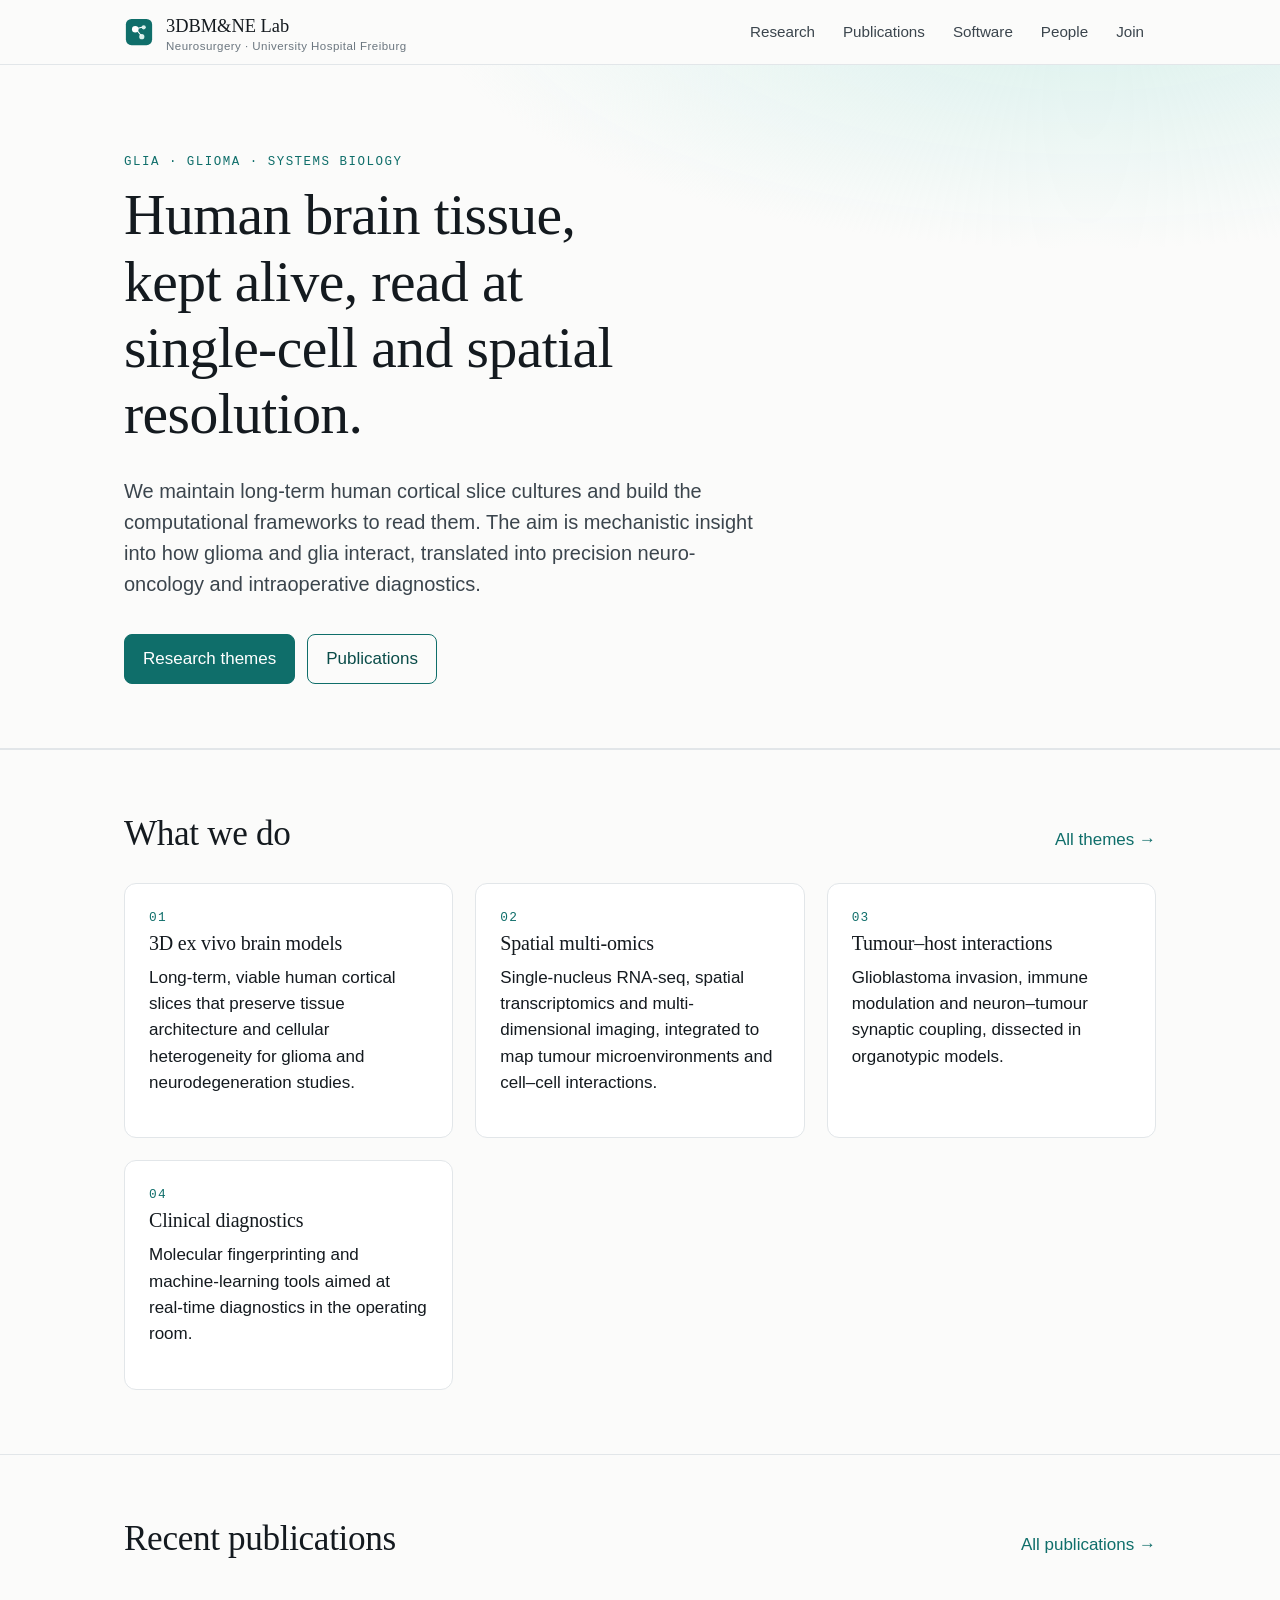
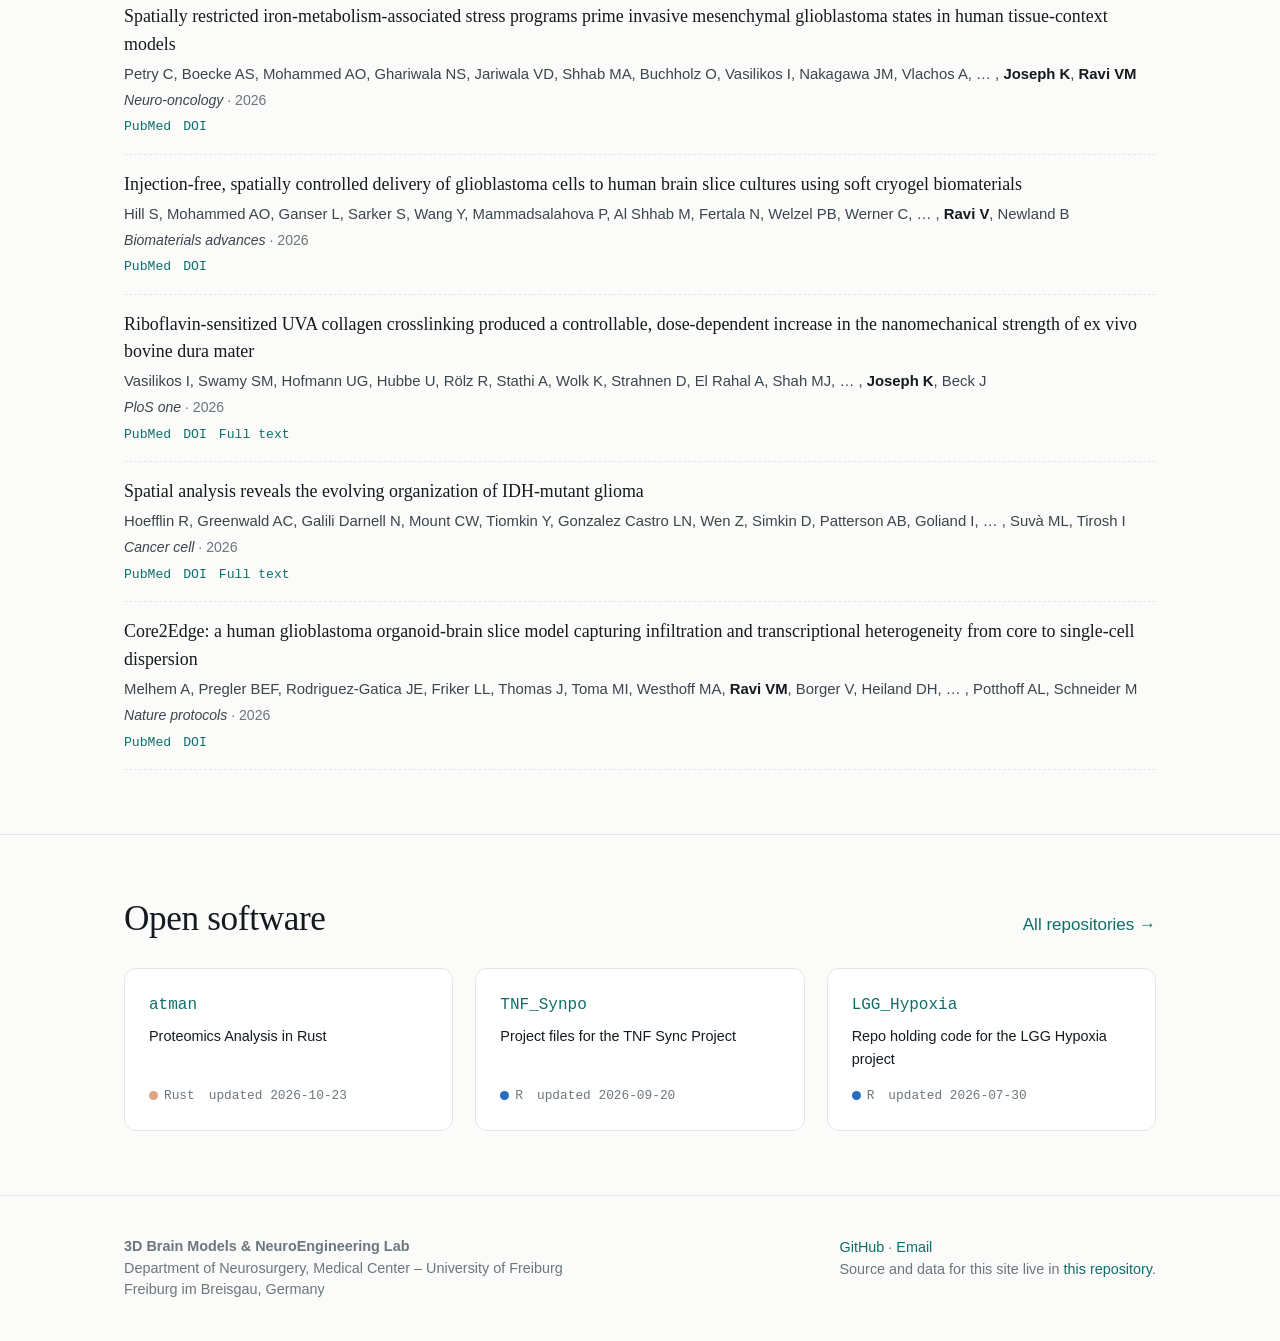
==== index.html @ 7014d109 "Lab website: pages, PubMed-derived publications, public repo list" ====
<!doctype html><html lang="en"><head><meta charset="utf-8"><meta name="viewport" content="width=device-width,initial-scale=1">
<title>Glia and glioma systems biology · 3DBM&amp;NE Lab</title><meta name="description" content="3D ex vivo human brain slice cultures and in silico frameworks for glia–glioma systems biology. Department of Neurosurgery, University Hospital Freiburg.">
<link rel="icon" href="assets/img/favicon.svg"><link rel="stylesheet" href="assets/css/site.css"></head><body>
<header class="site-header"><div class="wrap">
  <a class="brand" href="index.html"><svg viewBox="0 0 64 64" aria-hidden="true"><rect x="4" y="4" width="56" height="56" rx="12" fill="#0f6e6a"/><circle cx="24" cy="26" r="7" fill="#fff"/><circle cx="42" cy="22" r="4.5" fill="#d8f0ec"/><circle cx="38" cy="42" r="5.5" fill="#d8f0ec"/><path d="M29 30l7 9M30 24l8-2" stroke="#fff" stroke-width="2.2" stroke-linecap="round"/></svg><span>3DBM&amp;NE Lab<span class="sub">Neurosurgery · University Hospital Freiburg</span></span></a>
  <button class="nav-toggle" aria-expanded="false" aria-controls="nav">Menu</button>
  <nav id="nav"><ul>
    <li><a href="research.html">Research</a></li>
    <li><a href="publications.html">Publications</a></li>
    <li><a href="software.html">Software</a></li>
    <li><a href="people.html">People</a></li>
    <li><a href="people.html#join">Join</a></li>
  </ul></nav>
</div></header>
<main>
<section class="hero"><div class="wrap">
  <div class="eyebrow">Glia · Glioma · Systems biology</div>
  <h1>Human brain tissue, kept alive, read at single-cell and spatial resolution.</h1>
  <p class="lede">We maintain long-term human cortical slice cultures and build the computational frameworks to read them. The aim is mechanistic insight into how glioma and glia interact, translated into precision neuro-oncology and intraoperative diagnostics.</p>
  <div class="cta"><a class="btn primary" href="research.html">Research themes</a><a class="btn" href="publications.html">Publications</a></div>
</div></section>

<section><div class="wrap">
  <div class="section-head"><h2>What we do</h2><a href="research.html">All themes →</a></div>
  <div class="grid cols-2">
    <div class="card"><div class="num">01</div><h3>3D ex vivo brain models</h3><p>Long-term, viable human cortical slices that preserve tissue architecture and cellular heterogeneity for glioma and neurodegeneration studies.</p></div>
    <div class="card"><div class="num">02</div><h3>Spatial multi-omics</h3><p>Single-nucleus RNA-seq, spatial transcriptomics and multi-dimensional imaging, integrated to map tumour microenvironments and cell–cell interactions.</p></div>
    <div class="card"><div class="num">03</div><h3>Tumour–host interactions</h3><p>Glioblastoma invasion, immune modulation and neuron–tumour synaptic coupling, dissected in organotypic models.</p></div>
    <div class="card"><div class="num">04</div><h3>Clinical diagnostics</h3><p>Molecular fingerprinting and machine-learning tools aimed at real-time diagnostics in the operating room.</p></div>
  </div>
</div></section>

<section><div class="wrap">
  <div class="section-head"><h2>Recent publications</h2><a href="publications.html">All publications →</a></div>
  <div id="recent-pubs" data-limit="5"></div>
</div></section>

<section><div class="wrap">
  <div class="section-head"><h2>Open software</h2><a href="software.html">All repositories →</a></div>
  <div id="recent-repos" class="grid cols-3" data-limit="3"></div>
</div></section>
</main>
<footer class="site-footer"><div class="wrap">
  <address><strong>3D Brain Models &amp; NeuroEngineering Lab</strong><br>Department of Neurosurgery, Medical Center – University of Freiburg<br>Freiburg im Breisgau, Germany</address>
  <div><a href="https://github.com/3DBMandNE-Lab">GitHub</a> · <a href="mailto:kevin.joseph@uniklinik-freiburg.de">Email</a><br><span class="small">Source and data for this site live in <a href="https://github.com/3DBMandNE-Lab/3DBMandNE-Lab.github.io">this repository</a>.</span></div>
</div></footer>
<script src="assets/js/site.js"></script>
</body></html>
---- assets/css/site.css ----
:root{
  --ink:#141a1f; --ink-2:#3b454d; --ink-3:#6b767f; --line:#e2e6e9; --bg:#fbfbfa; --panel:#f2f4f3;
  --accent:#0f6e6a; --accent-2:#d8f0ec; --accent-ink:#0a4c49;
  --serif:"Iowan Old Style","Palatino Linotype",Palatino,"Book Antiqua",Georgia,serif;
  --sans:-apple-system,BlinkMacSystemFont,"Segoe UI",Inter,Roboto,Helvetica,Arial,sans-serif;
  --mono:ui-monospace,SFMono-Regular,Menlo,Consolas,monospace;
  --max:1080px;
}
*{box-sizing:border-box}
html{scroll-behavior:smooth}
body{margin:0;font-family:var(--sans);color:var(--ink);background:var(--bg);line-height:1.55;font-size:17px;-webkit-font-smoothing:antialiased}
a{color:var(--accent);text-decoration:none}
a:hover{text-decoration:underline}
h1,h2,h3{font-family:var(--serif);font-weight:500;line-height:1.15;margin:0 0 .5em;letter-spacing:-.01em}
h1{font-size:clamp(2.2rem,5vw,3.6rem)}
h2{font-size:clamp(1.6rem,3vw,2.2rem)}
h3{font-size:1.25rem}
p{margin:0 0 1em}
.wrap{max-width:var(--max);margin:0 auto;padding:0 24px}
.eyebrow{font-family:var(--mono);font-size:.78rem;letter-spacing:.12em;text-transform:uppercase;color:var(--accent);margin-bottom:.8em}
.muted{color:var(--ink-3)}
.small{font-size:.9rem}

/* header */
.site-header{border-bottom:1px solid var(--line);background:var(--bg);position:sticky;top:0;z-index:10}
.site-header .wrap{display:flex;align-items:center;justify-content:space-between;height:64px;gap:24px}
.brand{display:flex;align-items:center;gap:12px;color:var(--ink);font-family:var(--serif);font-size:1.15rem}
.brand:hover{text-decoration:none}
.brand svg{height:30px;width:auto}
.brand .sub{display:block;font-family:var(--sans);font-size:.72rem;color:var(--ink-3);letter-spacing:.04em;line-height:1}
nav ul{list-style:none;margin:0;padding:0;display:flex;gap:4px}
nav a{display:block;padding:8px 12px;border-radius:6px;color:var(--ink-2);font-size:.95rem}
nav a:hover{background:var(--panel);text-decoration:none;color:var(--ink)}
nav a[aria-current=page]{color:var(--accent-ink);background:var(--accent-2)}
.nav-toggle{display:none;background:none;border:1px solid var(--line);border-radius:6px;padding:6px 10px;font:inherit;color:var(--ink)}
@media (max-width:760px){
  .nav-toggle{display:block}
  nav{display:none;position:absolute;left:0;right:0;top:64px;background:var(--bg);border-bottom:1px solid var(--line)}
  nav.open{display:block}
  nav ul{flex-direction:column;padding:8px 16px 16px}
}

/* hero */
.hero{padding:88px 0 64px;border-bottom:1px solid var(--line);background:
  radial-gradient(1100px 420px at 85% -10%,var(--accent-2) 0,transparent 60%),var(--bg)}
.hero h1{max-width:18ch}
.hero .lede{font-size:1.25rem;color:var(--ink-2);max-width:58ch;margin-top:1.2em}
.hero .cta{margin-top:2em;display:flex;gap:12px;flex-wrap:wrap}
.btn{display:inline-block;padding:11px 18px;border-radius:8px;border:1px solid var(--accent);color:var(--accent-ink);font-weight:500}
.btn.primary{background:var(--accent);color:#fff}
.btn:hover{text-decoration:none;filter:brightness(1.06)}

/* sections */
section{padding:64px 0}
section+section{border-top:1px solid var(--line)}
.section-head{display:flex;align-items:baseline;justify-content:space-between;gap:16px;flex-wrap:wrap;margin-bottom:28px}
.section-head h2{margin:0}
.grid{display:grid;gap:22px}
.grid.cols-2{grid-template-columns:repeat(auto-fit,minmax(300px,1fr))}
.grid.cols-3{grid-template-columns:repeat(auto-fit,minmax(260px,1fr))}
.card{background:#fff;border:1px solid var(--line);border-radius:12px;padding:24px}
.card h3{margin-top:.2em}
.card .num{font-family:var(--mono);color:var(--accent);font-size:.8rem;letter-spacing:.1em}
.prose{max-width:68ch}
.prose h2{margin-top:1.6em}
.prose ul{padding-left:1.2em}

/* publications */
.pub-tools{display:flex;gap:12px;flex-wrap:wrap;align-items:center;margin-bottom:28px}
.pub-tools input{flex:1 1 260px;padding:10px 14px;border:1px solid var(--line);border-radius:8px;font:inherit;background:#fff}
.pub-tools select{padding:10px 12px;border:1px solid var(--line);border-radius:8px;font:inherit;background:#fff}
.year-h{font-family:var(--mono);color:var(--ink-3);font-size:.85rem;letter-spacing:.1em;margin:40px 0 12px;padding-bottom:6px;border-bottom:1px solid var(--line)}
.year-h:first-child{margin-top:0}
.pub{padding:16px 0;border-bottom:1px dashed var(--line)}
.pub .t{font-family:var(--serif);font-size:1.12rem;color:var(--ink);display:block}
.pub .t:hover{color:var(--accent)}
.pub .a{color:var(--ink-2);font-size:.93rem;margin-top:4px}
.pub .a .lab{font-weight:600;color:var(--ink)}
.pub .j{color:var(--ink-3);font-size:.88rem;margin-top:4px}
.pub .j em{font-style:italic;color:var(--ink-2)}
.pub .links{margin-top:6px;font-size:.82rem;font-family:var(--mono)}
.pub .links a+a{margin-left:12px}
.count{color:var(--ink-3);font-size:.9rem}

/* repos */
.repo{display:flex;flex-direction:column;gap:8px}
.repo .name{font-family:var(--mono);font-size:1rem}
.repo .meta{display:flex;gap:14px;font-size:.8rem;color:var(--ink-3);font-family:var(--mono);margin-top:auto;padding-top:8px}
.lang::before{content:"";display:inline-block;width:9px;height:9px;border-radius:50%;background:var(--accent);margin-right:6px;vertical-align:-1px}
.lang[data-l="R"]::before{background:#276dc3}.lang[data-l="Rust"]::before{background:#dea584}.lang[data-l="Python"]::before{background:#3572a5}.lang[data-l="HTML"]::before{background:#e34c26}.lang[data-l="JavaScript"]::before{background:#f1e05a}

/* people */
.person{display:flex;gap:20px;align-items:flex-start}
.avatar{flex:0 0 84px;width:84px;height:84px;border-radius:50%;background:var(--accent-2);color:var(--accent-ink);display:grid;place-items:center;font-family:var(--serif);font-size:1.6rem}
.person h3{margin-bottom:.1em}
.person .role{color:var(--ink-3);font-size:.9rem;margin-bottom:.6em}

/* footer */
.site-footer{border-top:1px solid var(--line);padding:40px 0;color:var(--ink-3);font-size:.9rem}
.site-footer .wrap{display:flex;justify-content:space-between;gap:24px;flex-wrap:wrap}
.site-footer address{font-style:normal;line-height:1.5}
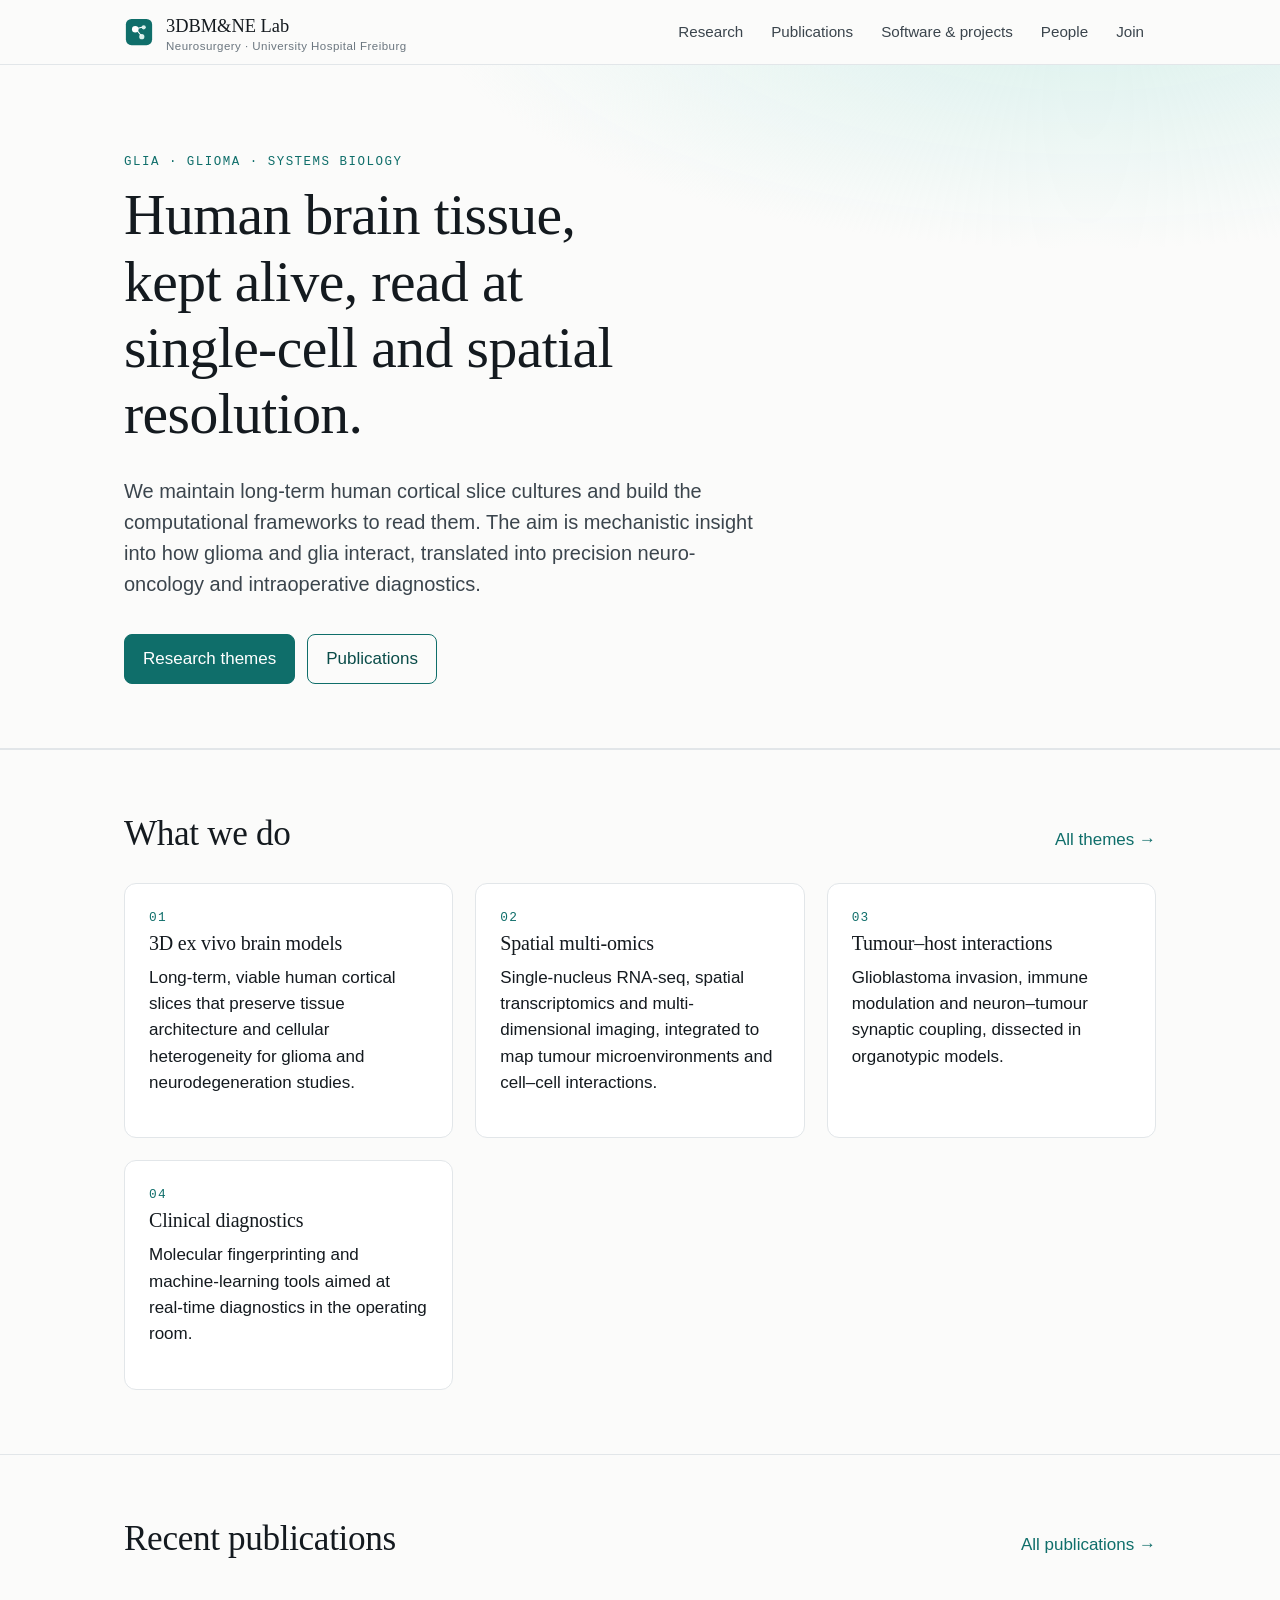
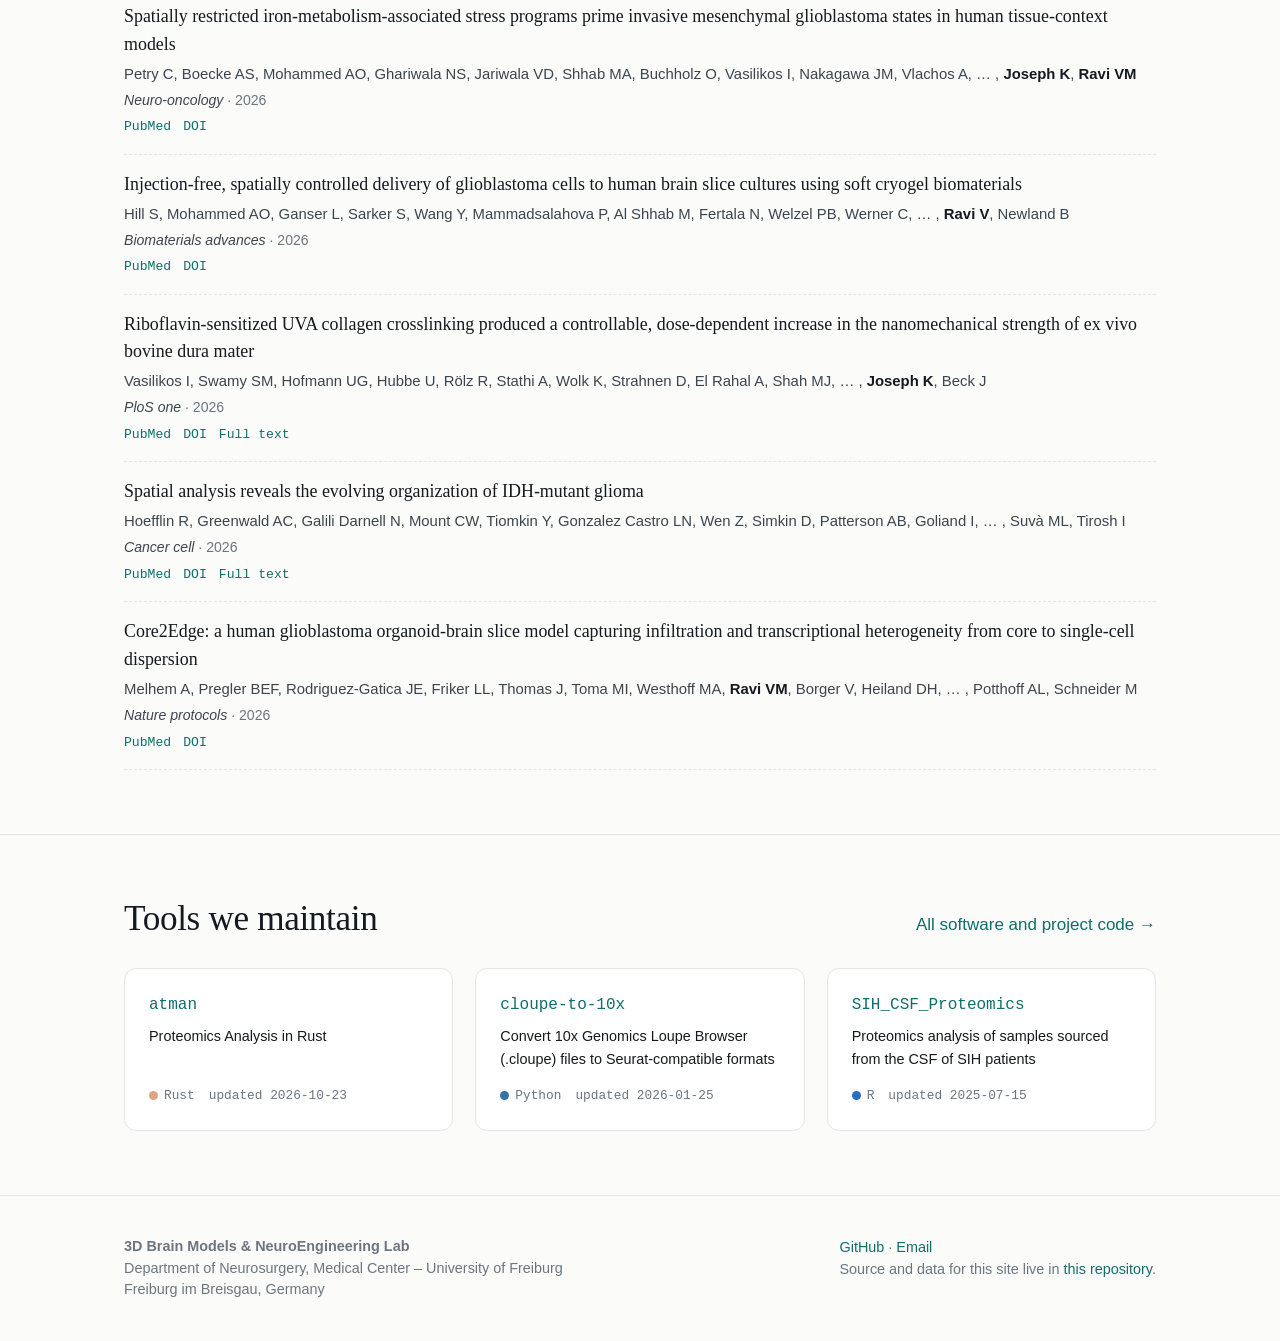
==== commit 241efd98: "Research page synthesised by theme; software page split into tools, resources and project repositori" ====
--- a/index.html
+++ b/index.html
@@ -7,7 +7,7 @@
   <nav id="nav"><ul>
     <li><a href="research.html">Research</a></li>
     <li><a href="publications.html">Publications</a></li>
-    <li><a href="software.html">Software</a></li>
+    <li><a href="software.html">Software &amp; projects</a></li>
     <li><a href="people.html">People</a></li>
     <li><a href="people.html#join">Join</a></li>
   </ul></nav>
@@ -36,7 +36,7 @@
 </div></section>
 
 <section><div class="wrap">
-  <div class="section-head"><h2>Open software</h2><a href="software.html">All repositories →</a></div>
+  <div class="section-head"><h2>Tools we maintain</h2><a href="software.html">All software and project code →</a></div>
   <div id="recent-repos" class="grid cols-3" data-limit="3"></div>
 </div></section>
 </main>
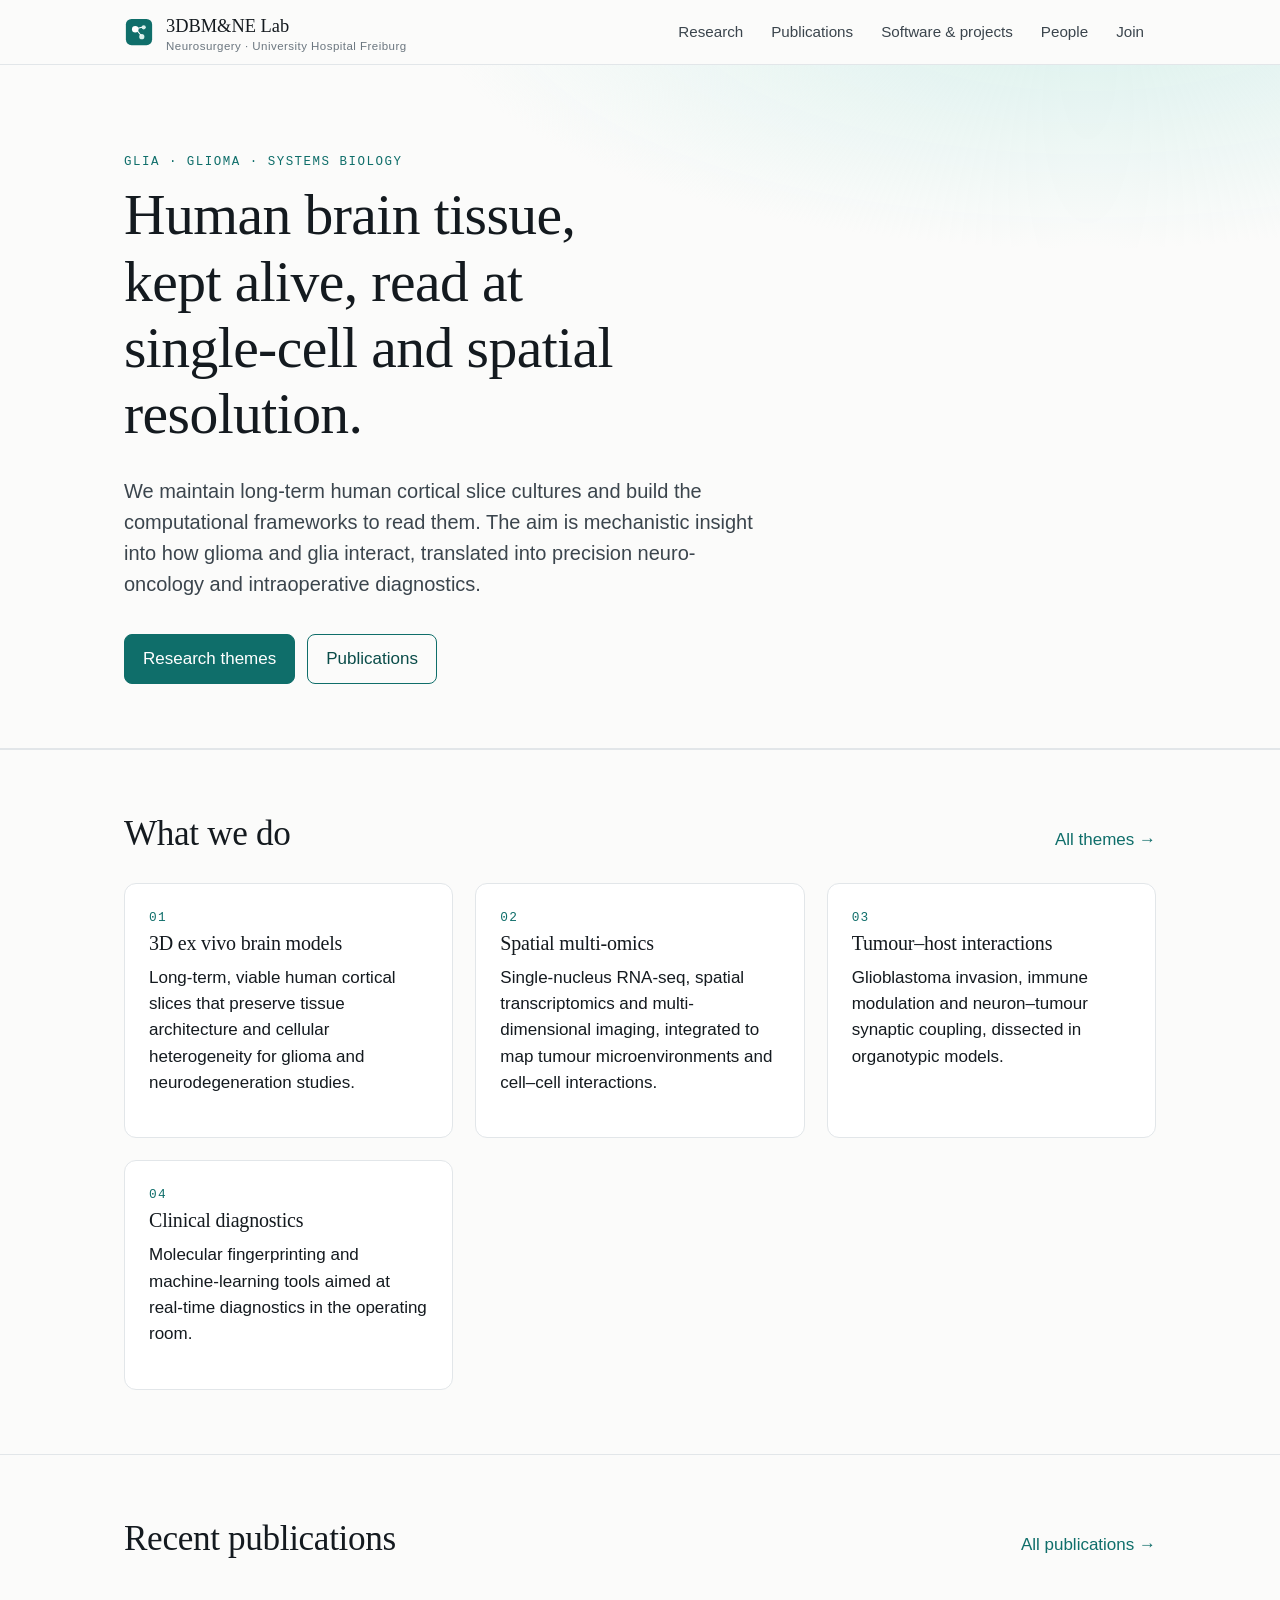
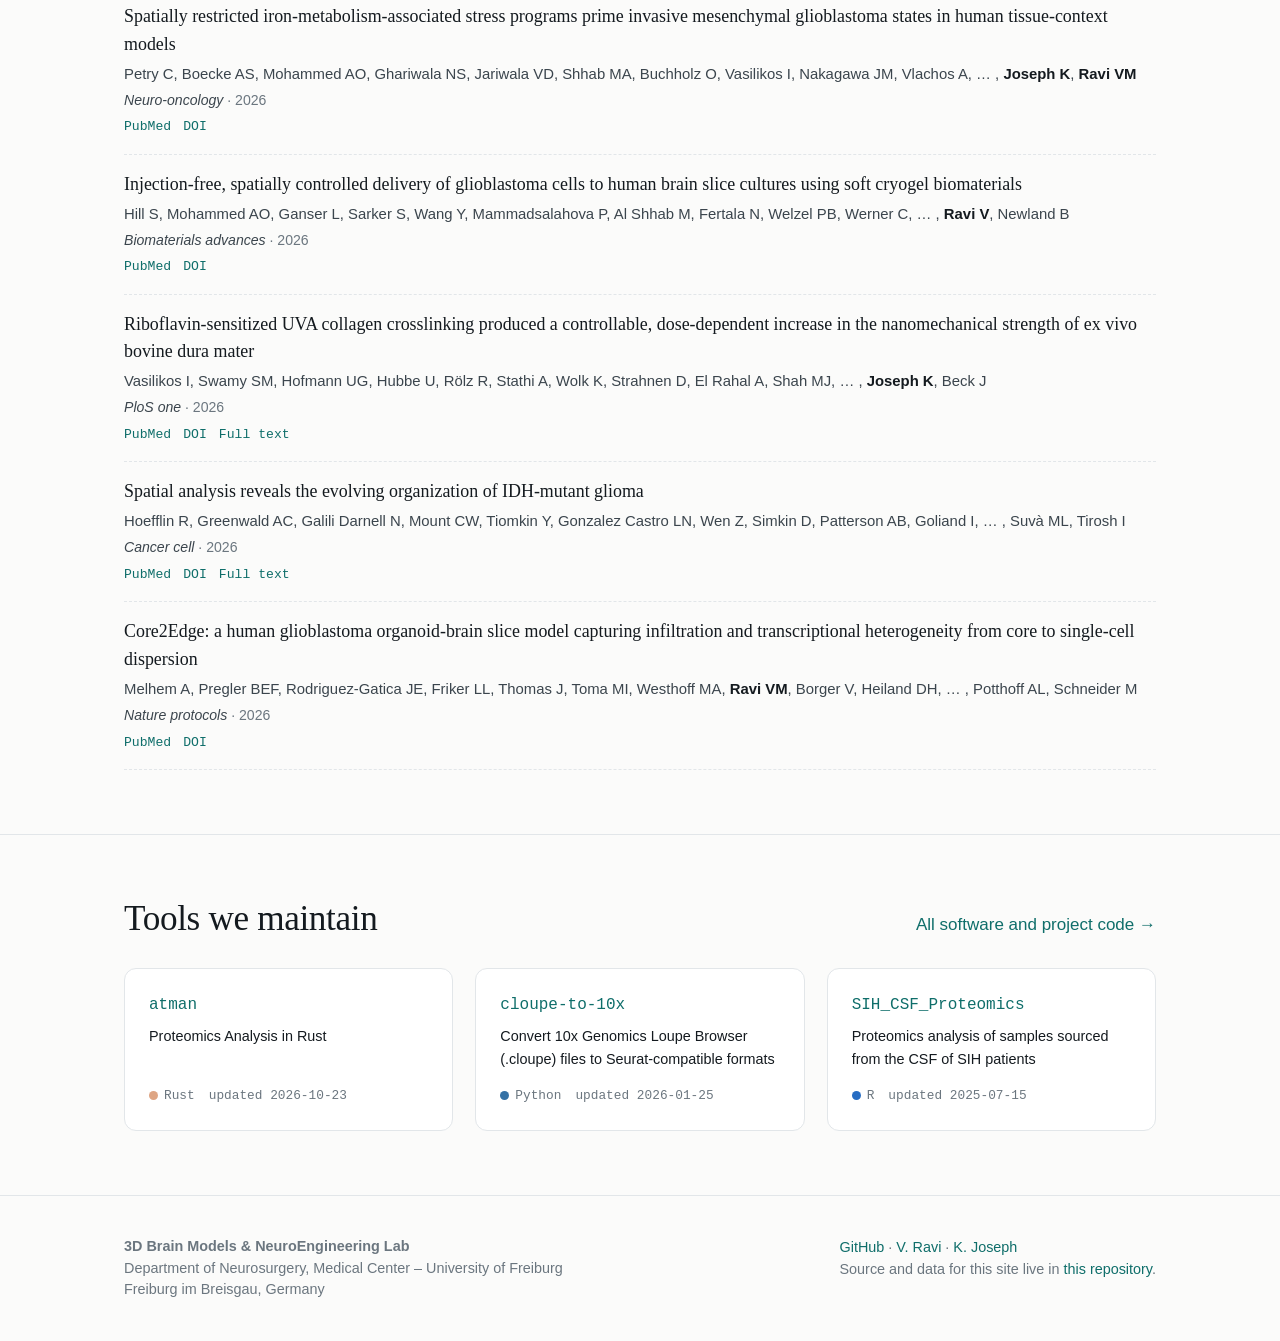
==== commit 3c0fb352: "Add Vidhya Ravi contact to join section and footer" ====
--- a/index.html
+++ b/index.html
@@ -42,7 +42,7 @@
 </main>
 <footer class="site-footer"><div class="wrap">
   <address><strong>3D Brain Models &amp; NeuroEngineering Lab</strong><br>Department of Neurosurgery, Medical Center – University of Freiburg<br>Freiburg im Breisgau, Germany</address>
-  <div><a href="https://github.com/3DBMandNE-Lab">GitHub</a> · <a href="mailto:kevin.joseph@uniklinik-freiburg.de">Email</a><br><span class="small">Source and data for this site live in <a href="https://github.com/3DBMandNE-Lab/3DBMandNE-Lab.github.io">this repository</a>.</span></div>
+  <div><a href="https://github.com/3DBMandNE-Lab">GitHub</a> · <a href="mailto:vidhya.ravi@uniklinik-freiburg.de">V. Ravi</a> · <a href="mailto:kevin.joseph@uniklinik-freiburg.de">K. Joseph</a><br><span class="small">Source and data for this site live in <a href="https://github.com/3DBMandNE-Lab/3DBMandNE-Lab.github.io">this repository</a>.</span></div>
 </div></footer>
 <script src="assets/js/site.js"></script>
 </body></html>
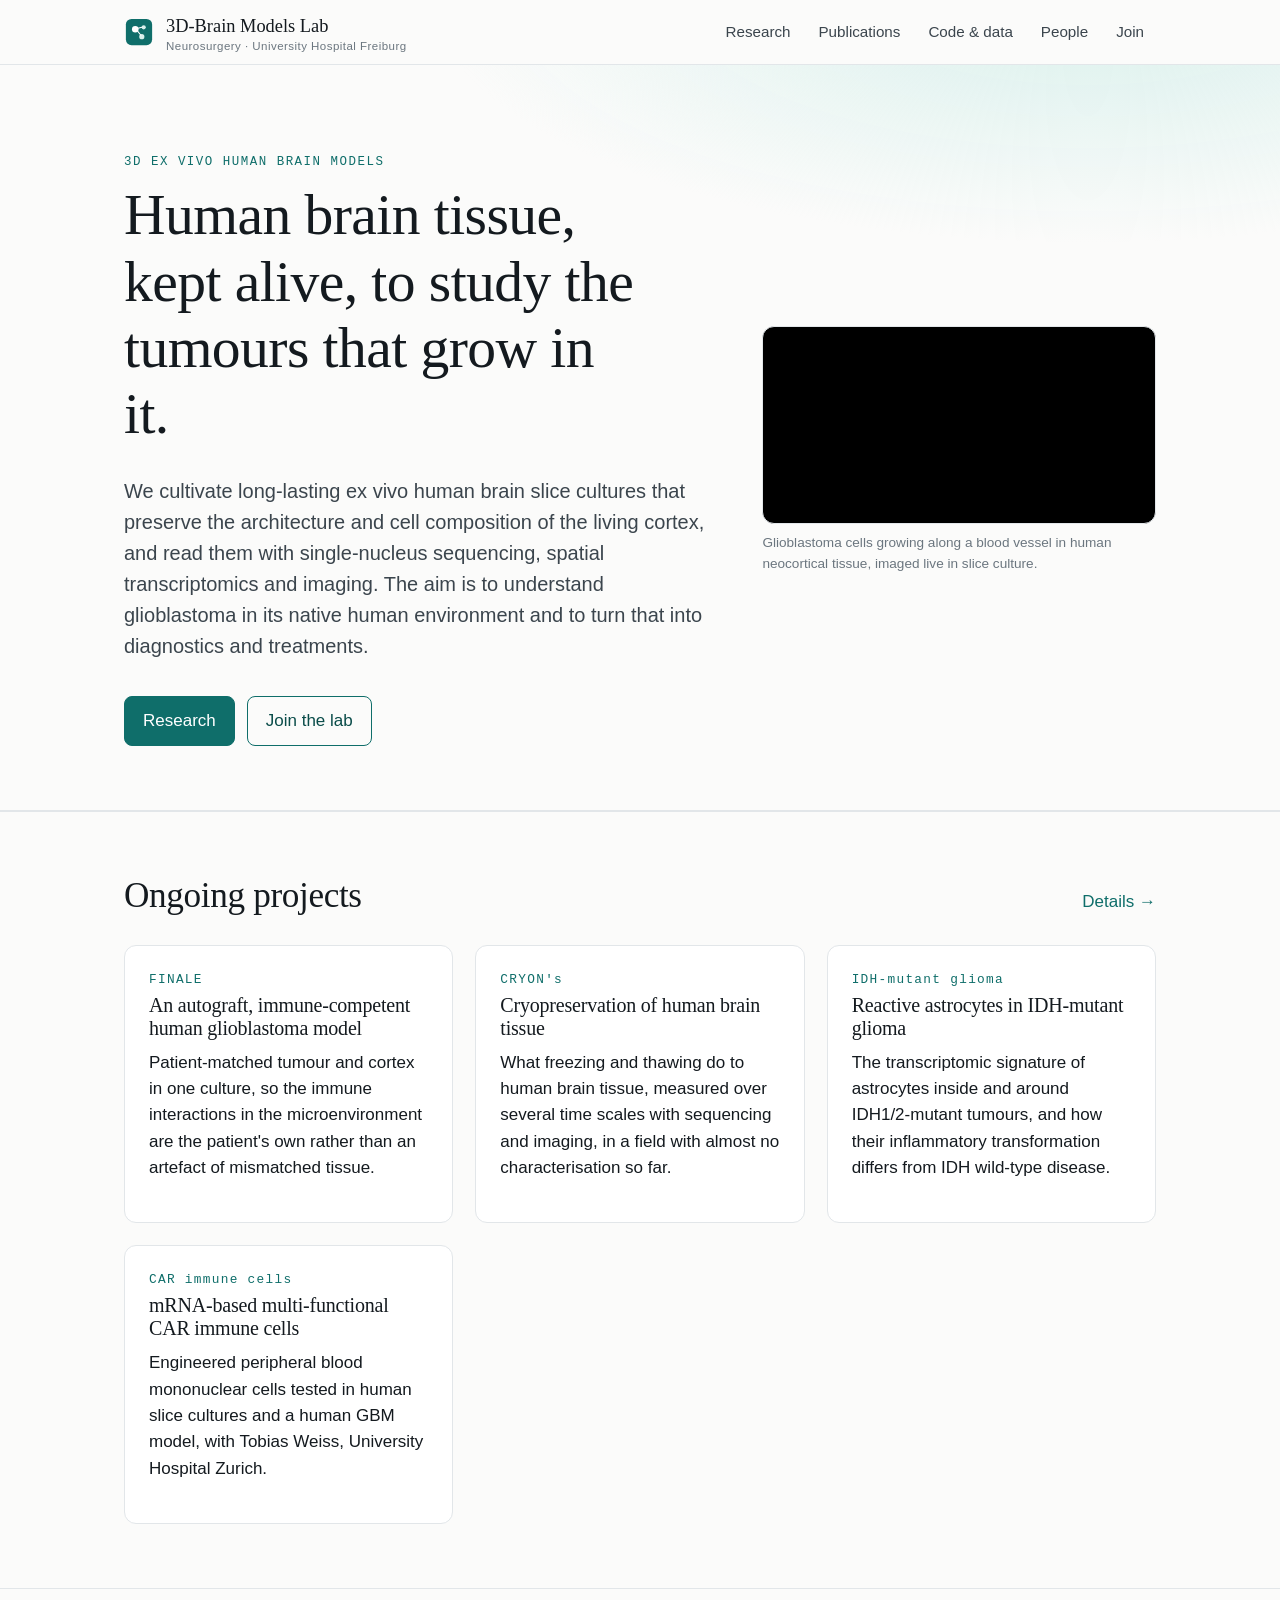
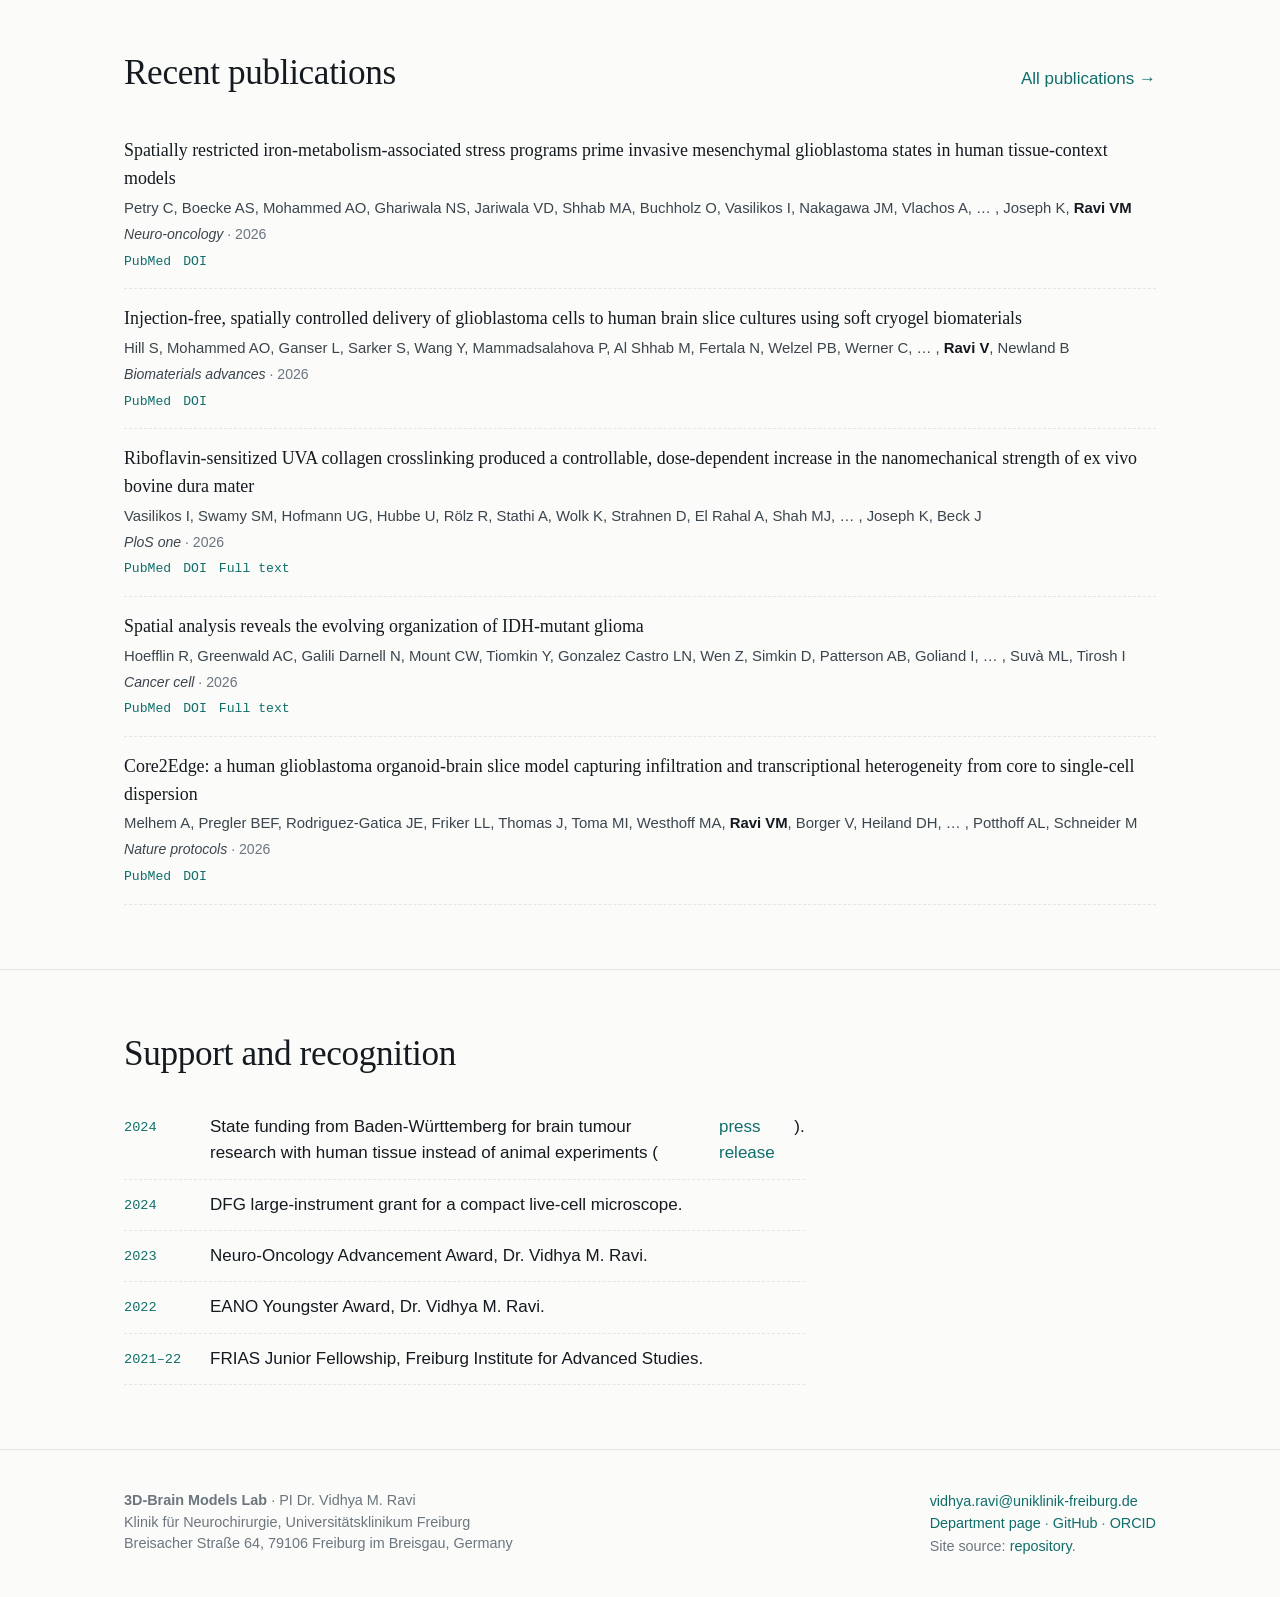
==== commit 2ccc333d: "Reframe as 3D-Brain Models Lab (PI V. Ravi): projects, awards, photo, video, CV; Ravi-centred public" ====
--- a/index.html
+++ b/index.html
@@ -1,32 +1,35 @@
 <!doctype html><html lang="en"><head><meta charset="utf-8"><meta name="viewport" content="width=device-width,initial-scale=1">
-<title>Glia and glioma systems biology · 3DBM&amp;NE Lab</title><meta name="description" content="3D ex vivo human brain slice cultures and in silico frameworks for glia–glioma systems biology. Department of Neurosurgery, University Hospital Freiburg.">
+<title>Human brain slice cultures for neuro-oncology · 3D-Brain Models Lab</title><meta name="description" content="The 3D-Brain Models Lab (PI Dr. Vidhya M. Ravi) keeps human cortical tissue alive ex vivo to study glioblastoma, glia and the tumour microenvironment. Department of Neurosurgery, University Hospital Freiburg.">
 <link rel="icon" href="assets/img/favicon.svg"><link rel="stylesheet" href="assets/css/site.css"></head><body>
 <header class="site-header"><div class="wrap">
-  <a class="brand" href="index.html"><svg viewBox="0 0 64 64" aria-hidden="true"><rect x="4" y="4" width="56" height="56" rx="12" fill="#0f6e6a"/><circle cx="24" cy="26" r="7" fill="#fff"/><circle cx="42" cy="22" r="4.5" fill="#d8f0ec"/><circle cx="38" cy="42" r="5.5" fill="#d8f0ec"/><path d="M29 30l7 9M30 24l8-2" stroke="#fff" stroke-width="2.2" stroke-linecap="round"/></svg><span>3DBM&amp;NE Lab<span class="sub">Neurosurgery · University Hospital Freiburg</span></span></a>
+  <a class="brand" href="index.html"><svg viewBox="0 0 64 64" aria-hidden="true"><rect x="4" y="4" width="56" height="56" rx="12" fill="#0f6e6a"/><circle cx="24" cy="26" r="7" fill="#fff"/><circle cx="42" cy="22" r="4.5" fill="#d8f0ec"/><circle cx="38" cy="42" r="5.5" fill="#d8f0ec"/><path d="M29 30l7 9M30 24l8-2" stroke="#fff" stroke-width="2.2" stroke-linecap="round"/></svg><span>3D-Brain Models Lab<span class="sub">Neurosurgery · University Hospital Freiburg</span></span></a>
   <button class="nav-toggle" aria-expanded="false" aria-controls="nav">Menu</button>
   <nav id="nav"><ul>
     <li><a href="research.html">Research</a></li>
     <li><a href="publications.html">Publications</a></li>
-    <li><a href="software.html">Software &amp; projects</a></li>
+    <li><a href="software.html">Code &amp; data</a></li>
     <li><a href="people.html">People</a></li>
     <li><a href="people.html#join">Join</a></li>
   </ul></nav>
 </div></header>
 <main>
-<section class="hero"><div class="wrap">
-  <div class="eyebrow">Glia · Glioma · Systems biology</div>
-  <h1>Human brain tissue, kept alive, read at single-cell and spatial resolution.</h1>
-  <p class="lede">We maintain long-term human cortical slice cultures and build the computational frameworks to read them. The aim is mechanistic insight into how glioma and glia interact, translated into precision neuro-oncology and intraoperative diagnostics.</p>
-  <div class="cta"><a class="btn primary" href="research.html">Research themes</a><a class="btn" href="publications.html">Publications</a></div>
+<section class="hero"><div class="wrap hero-grid">
+  <div>
+  <div class="eyebrow">3D ex vivo human brain models</div>
+  <h1>Human brain tissue, kept alive, to study the tumours that grow in it.</h1>
+  <p class="lede">We cultivate long-lasting ex vivo human brain slice cultures that preserve the architecture and cell composition of the living cortex, and read them with single-nucleus sequencing, spatial transcriptomics and imaging. The aim is to understand glioblastoma in its native human environment and to turn that into diagnostics and treatments.</p>
+  <div class="cta"><a class="btn primary" href="research.html">Research</a><a class="btn" href="people.html#join">Join the lab</a></div>
+  </div>
+  <figure class="hero-media"><video autoplay muted loop playsinline preload="metadata" src="assets/video/tumour-along-vessel.mp4"></video><figcaption>Glioblastoma cells growing along a blood vessel in human neocortical tissue, imaged live in slice culture.</figcaption></figure>
 </div></section>
 
 <section><div class="wrap">
-  <div class="section-head"><h2>What we do</h2><a href="research.html">All themes →</a></div>
+  <div class="section-head"><h2>Ongoing projects</h2><a href="research.html">Details →</a></div>
   <div class="grid cols-2">
-    <div class="card"><div class="num">01</div><h3>3D ex vivo brain models</h3><p>Long-term, viable human cortical slices that preserve tissue architecture and cellular heterogeneity for glioma and neurodegeneration studies.</p></div>
-    <div class="card"><div class="num">02</div><h3>Spatial multi-omics</h3><p>Single-nucleus RNA-seq, spatial transcriptomics and multi-dimensional imaging, integrated to map tumour microenvironments and cell–cell interactions.</p></div>
-    <div class="card"><div class="num">03</div><h3>Tumour–host interactions</h3><p>Glioblastoma invasion, immune modulation and neuron–tumour synaptic coupling, dissected in organotypic models.</p></div>
-    <div class="card"><div class="num">04</div><h3>Clinical diagnostics</h3><p>Molecular fingerprinting and machine-learning tools aimed at real-time diagnostics in the operating room.</p></div>
+    <div class="card"><div class="num">FINALE</div><h3>An autograft, immune-competent human glioblastoma model</h3><p>Patient-matched tumour and cortex in one culture, so the immune interactions in the microenvironment are the patient's own rather than an artefact of mismatched tissue.</p></div>
+    <div class="card"><div class="num">CRYON's</div><h3>Cryopreservation of human brain tissue</h3><p>What freezing and thawing do to human brain tissue, measured over several time scales with sequencing and imaging, in a field with almost no characterisation so far.</p></div>
+    <div class="card"><div class="num">IDH-mutant glioma</div><h3>Reactive astrocytes in IDH-mutant glioma</h3><p>The transcriptomic signature of astrocytes inside and around IDH1/2-mutant tumours, and how their inflammatory transformation differs from IDH wild-type disease.</p></div>
+    <div class="card"><div class="num">CAR immune cells</div><h3>mRNA-based multi-functional CAR immune cells</h3><p>Engineered peripheral blood mononuclear cells tested in human slice cultures and a human GBM model, with Tobias Weiss, University Hospital Zurich.</p></div>
   </div>
 </div></section>
 
@@ -36,13 +39,19 @@
 </div></section>
 
 <section><div class="wrap">
-  <div class="section-head"><h2>Tools we maintain</h2><a href="software.html">All software and project code →</a></div>
-  <div id="recent-repos" class="grid cols-3" data-limit="3"></div>
+  <div class="section-head"><h2>Support and recognition</h2></div>
+  <ul class="timeline">
+    <li><span class="when">2024</span>State funding from Baden-Württemberg for brain tumour research with human tissue instead of animal experiments (<a href="https://www.uniklinik-freiburg.de/presse/pressemitteilungen/detailansicht/4341-hirntumorforschung-mit-humangewebe-statt-tierversuchen.html">press release</a>).</li>
+    <li><span class="when">2024</span>DFG large-instrument grant for a compact live-cell microscope.</li>
+    <li><span class="when">2023</span>Neuro-Oncology Advancement Award, Dr. Vidhya M. Ravi.</li>
+    <li><span class="when">2022</span>EANO Youngster Award, Dr. Vidhya M. Ravi.</li>
+    <li><span class="when">2021–22</span>FRIAS Junior Fellowship, Freiburg Institute for Advanced Studies.</li>
+  </ul>
 </div></section>
 </main>
 <footer class="site-footer"><div class="wrap">
-  <address><strong>3D Brain Models &amp; NeuroEngineering Lab</strong><br>Department of Neurosurgery, Medical Center – University of Freiburg<br>Freiburg im Breisgau, Germany</address>
-  <div><a href="https://github.com/3DBMandNE-Lab">GitHub</a> · <a href="mailto:vidhya.ravi@uniklinik-freiburg.de">V. Ravi</a> · <a href="mailto:kevin.joseph@uniklinik-freiburg.de">K. Joseph</a><br><span class="small">Source and data for this site live in <a href="https://github.com/3DBMandNE-Lab/3DBMandNE-Lab.github.io">this repository</a>.</span></div>
+  <address><strong>3D-Brain Models Lab</strong> · PI Dr. Vidhya M. Ravi<br>Klinik für Neurochirurgie, Universitätsklinikum Freiburg<br>Breisacher Straße 64, 79106 Freiburg im Breisgau, Germany</address>
+  <div><a href="mailto:vidhya.ravi@uniklinik-freiburg.de">vidhya.ravi@uniklinik-freiburg.de</a><br><a href="https://www.uniklinik-freiburg.de/neurochirurgie/forschung/3d-brain-models-lab.html">Department page</a> · <a href="https://github.com/3DBMandNE-Lab">GitHub</a> · <a href="https://orcid.org/0000-0003-0062-2099">ORCID</a><br><span class="small">Site source: <a href="https://github.com/3DBMandNE-Lab/3DBMandNE-Lab.github.io">repository</a>.</span></div>
 </div></footer>
 <script src="assets/js/site.js"></script>
 </body></html>
--- a/assets/css/site.css
+++ b/assets/css/site.css
@@ -99,3 +99,16 @@
 .site-footer{border-top:1px solid var(--line);padding:40px 0;color:var(--ink-3);font-size:.9rem}
 .site-footer .wrap{display:flex;justify-content:space-between;gap:24px;flex-wrap:wrap}
 .site-footer address{font-style:normal;line-height:1.5}
+
+/* media */
+.hero-grid{display:grid;grid-template-columns:1.2fr .8fr;gap:48px;align-items:center}
+@media (max-width:860px){.hero-grid{grid-template-columns:1fr}}
+.hero-media{margin:0}
+.hero-media video{width:100%;border-radius:12px;border:1px solid var(--line);background:#000;display:block}
+figcaption{font-size:.85rem;color:var(--ink-3);margin-top:8px}
+.photo{margin:24px 0 0}
+.photo img{width:100%;max-width:720px;height:auto;border-radius:12px;border:1px solid var(--line);display:block}
+.portrait{flex:0 0 110px;width:110px;height:auto;border-radius:12px;object-fit:cover}
+.timeline{list-style:none;padding:0;margin:0;max-width:72ch}
+.timeline li{display:flex;gap:18px;padding:12px 0;border-bottom:1px dashed var(--line)}
+.timeline .when{flex:0 0 68px;font-family:var(--mono);font-size:.85rem;color:var(--accent);padding-top:3px}
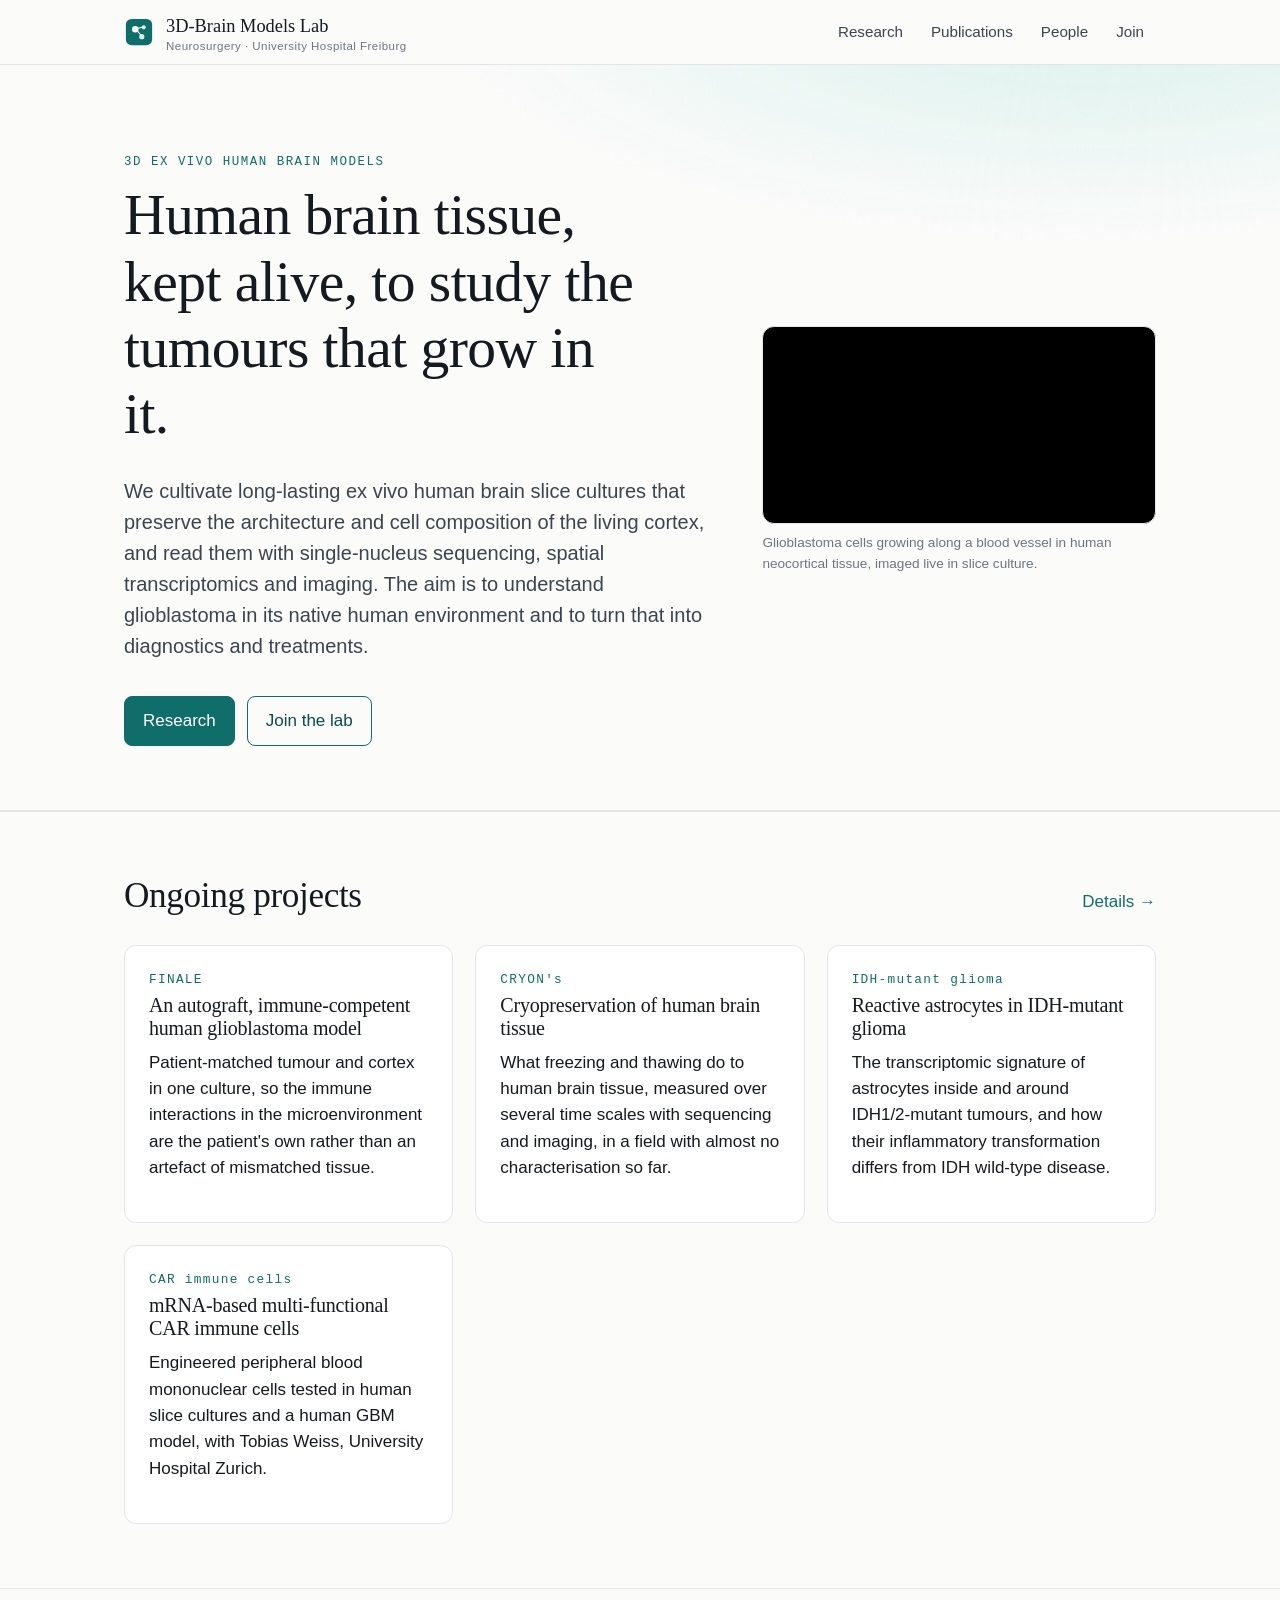
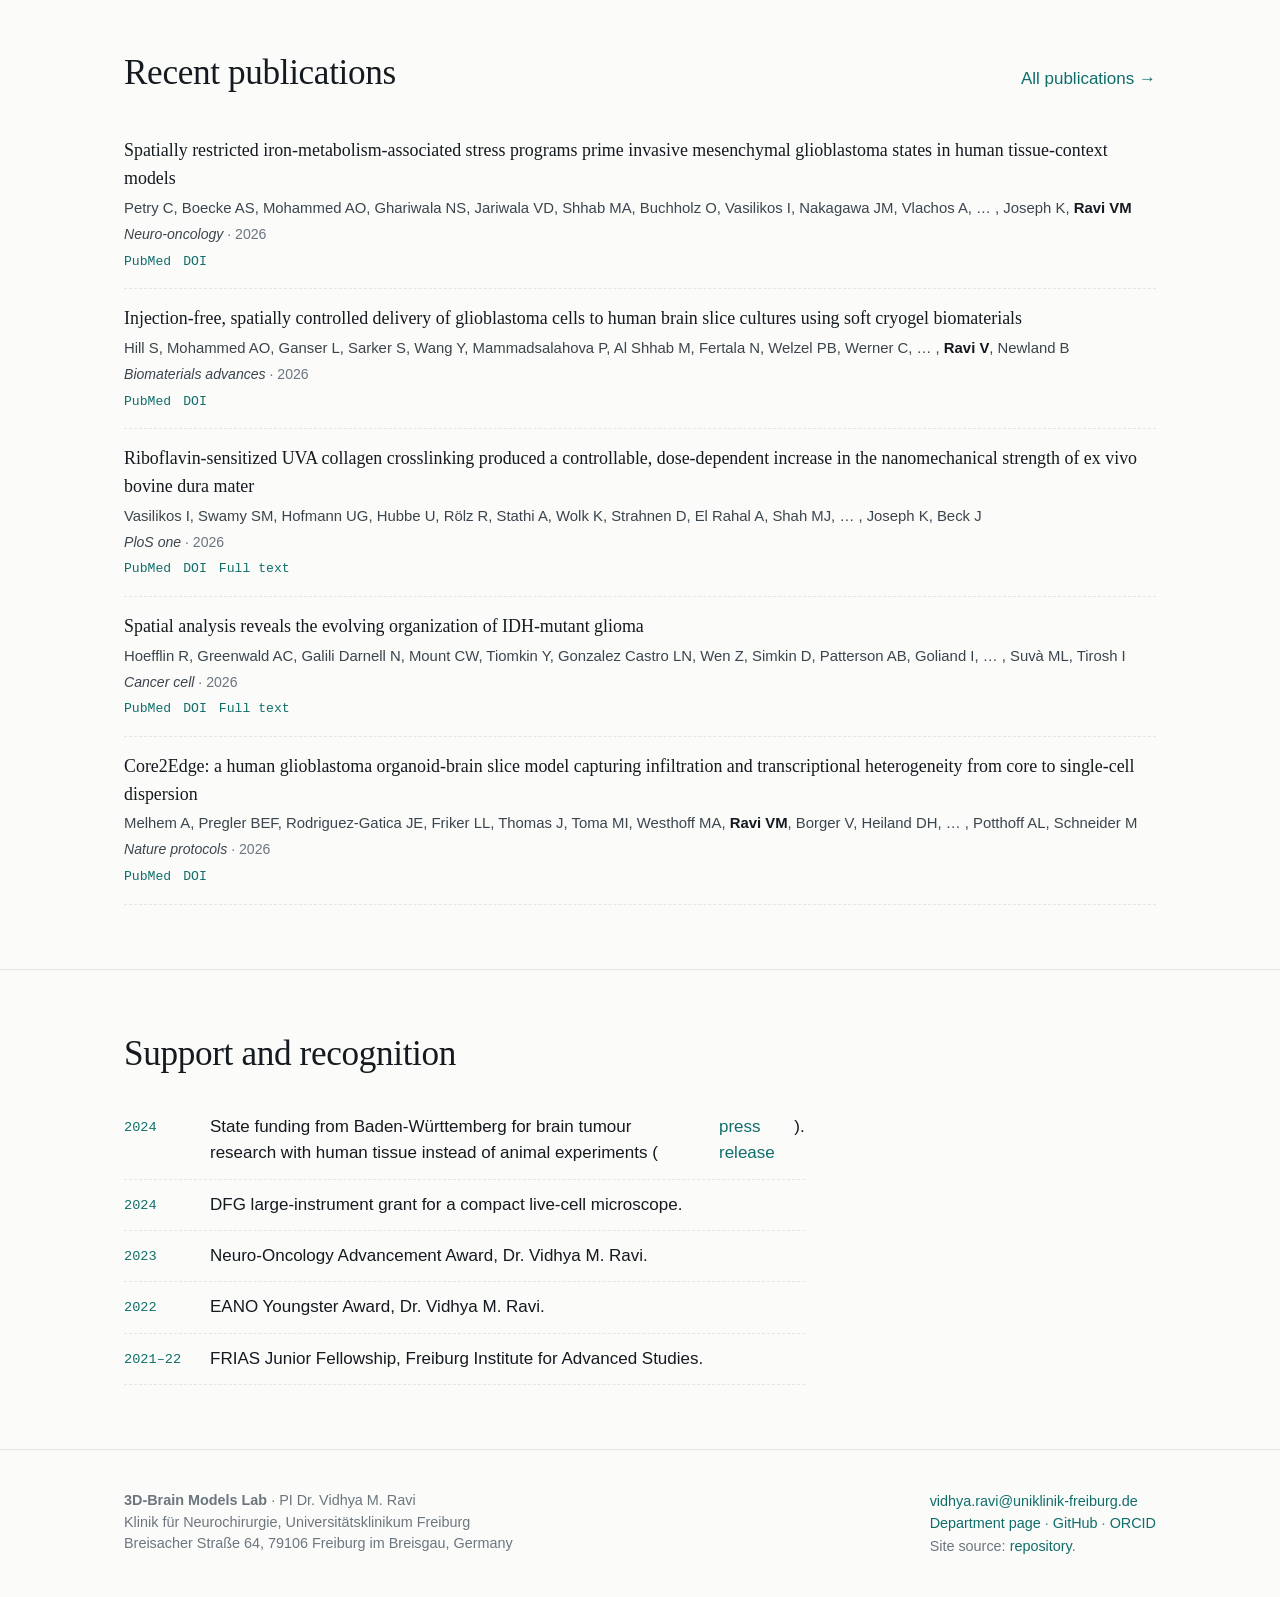
==== commit 9d70626a: "Drop code page; link repositories from their publications" ====
--- a/index.html
+++ b/index.html
@@ -7,7 +7,6 @@
   <nav id="nav"><ul>
     <li><a href="research.html">Research</a></li>
     <li><a href="publications.html">Publications</a></li>
-    <li><a href="software.html">Code &amp; data</a></li>
     <li><a href="people.html">People</a></li>
     <li><a href="people.html#join">Join</a></li>
   </ul></nav>
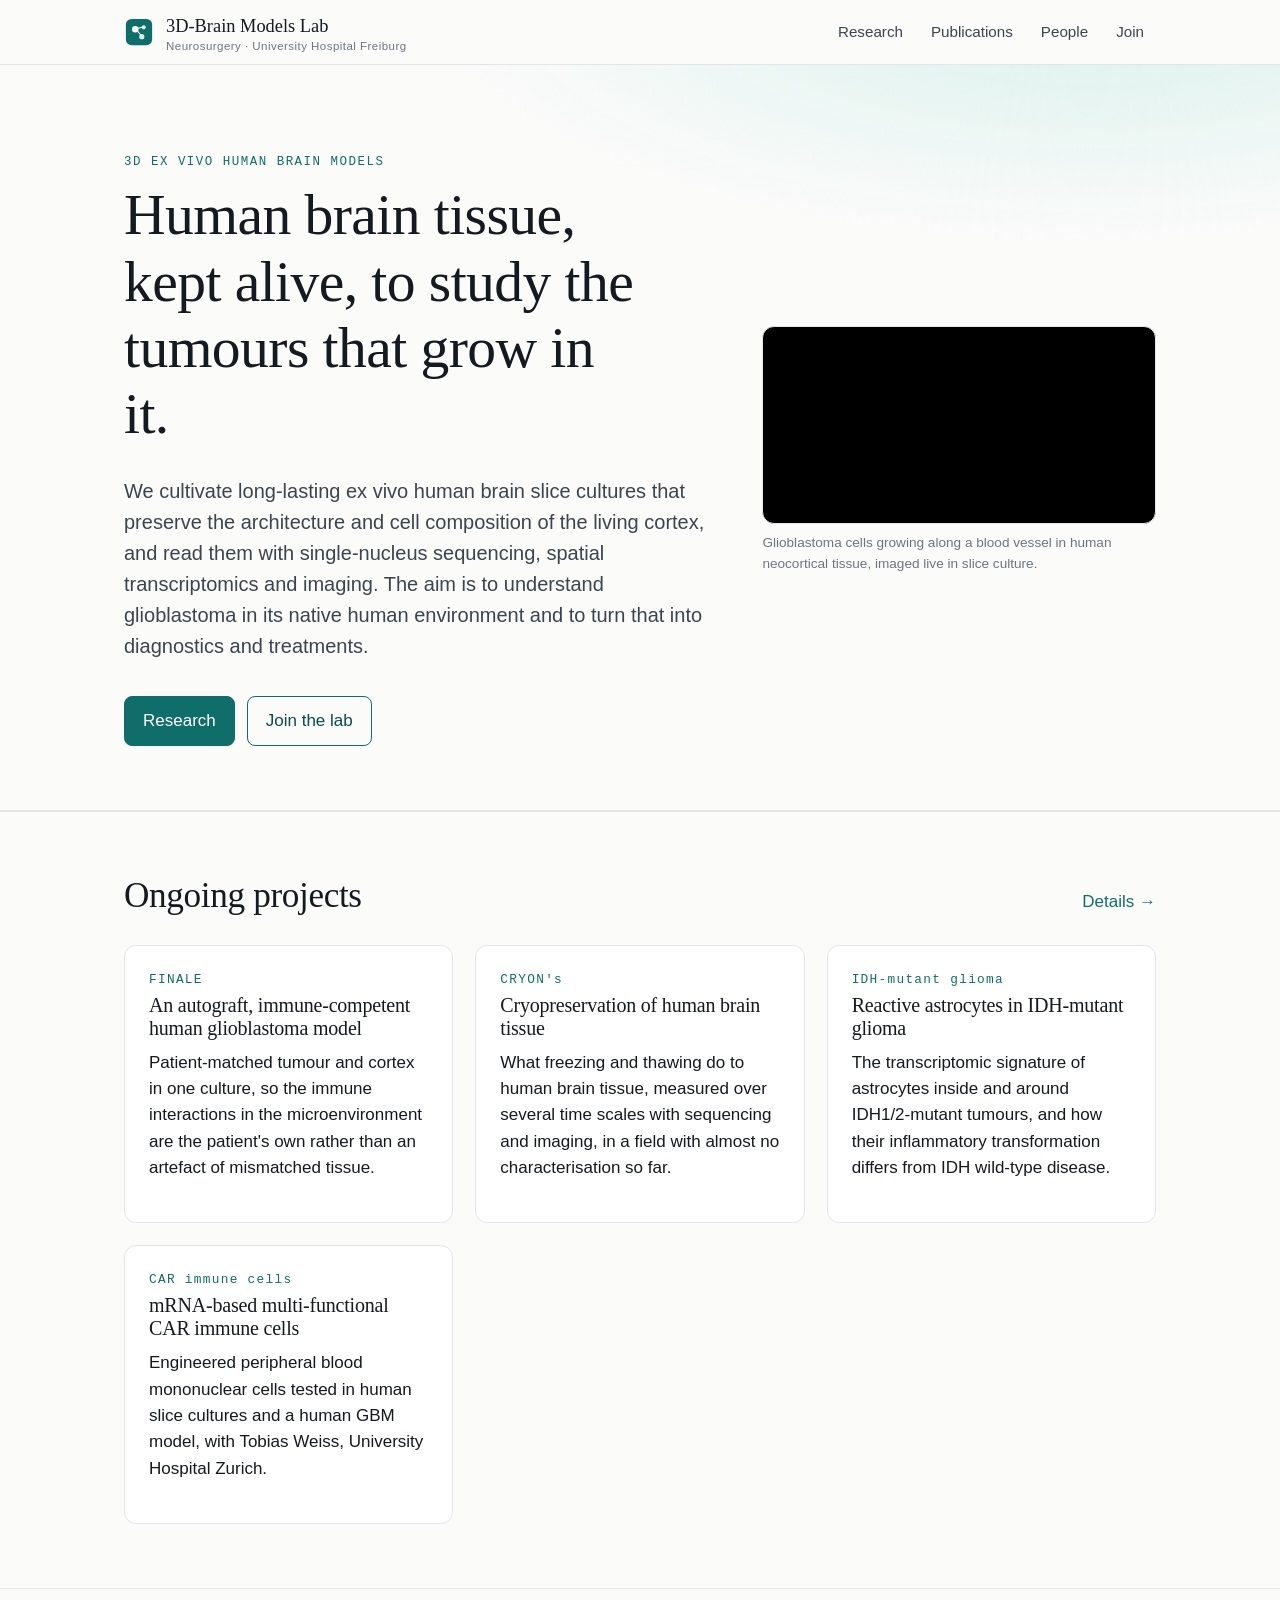
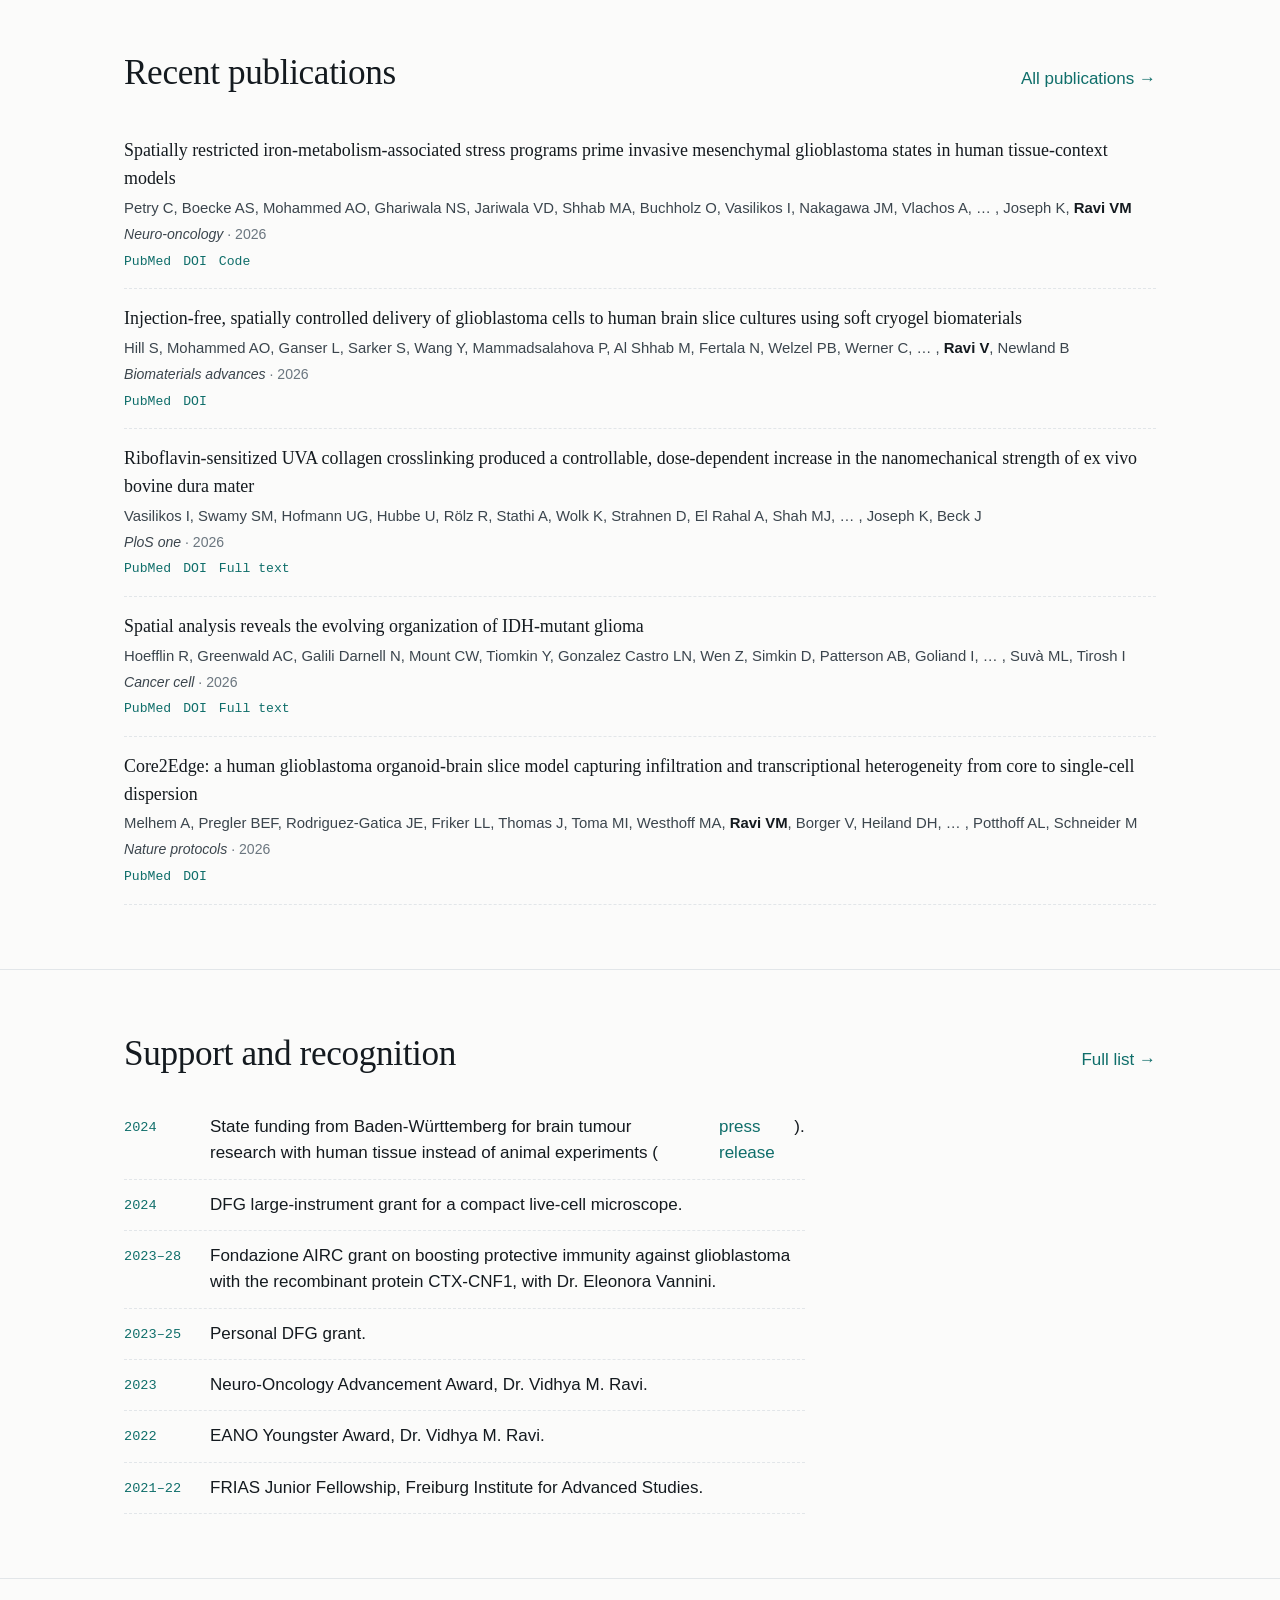
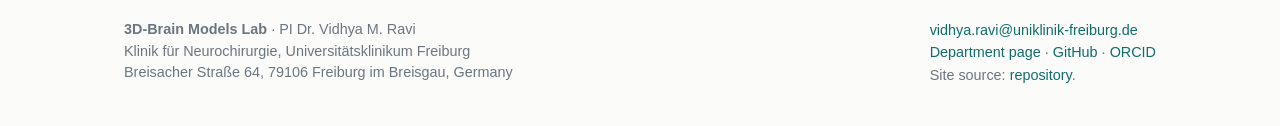
==== commit 2c78658f: "Fill from ORCID: funding, education, reviewing, PhD paper, IDH astrocyte preprint" ====
--- a/index.html
+++ b/index.html
@@ -38,10 +38,12 @@
 </div></section>
 
 <section><div class="wrap">
-  <div class="section-head"><h2>Support and recognition</h2></div>
+  <div class="section-head"><h2>Support and recognition</h2><a href="people.html">Full list →</a></div>
   <ul class="timeline">
     <li><span class="when">2024</span>State funding from Baden-Württemberg for brain tumour research with human tissue instead of animal experiments (<a href="https://www.uniklinik-freiburg.de/presse/pressemitteilungen/detailansicht/4341-hirntumorforschung-mit-humangewebe-statt-tierversuchen.html">press release</a>).</li>
     <li><span class="when">2024</span>DFG large-instrument grant for a compact live-cell microscope.</li>
+    <li><span class="when">2023–28</span>Fondazione AIRC grant on boosting protective immunity against glioblastoma with the recombinant protein CTX-CNF1, with Dr. Eleonora Vannini.</li>
+    <li><span class="when">2023–25</span>Personal DFG grant.</li>
     <li><span class="when">2023</span>Neuro-Oncology Advancement Award, Dr. Vidhya M. Ravi.</li>
     <li><span class="when">2022</span>EANO Youngster Award, Dr. Vidhya M. Ravi.</li>
     <li><span class="when">2021–22</span>FRIAS Junior Fellowship, Freiburg Institute for Advanced Studies.</li>
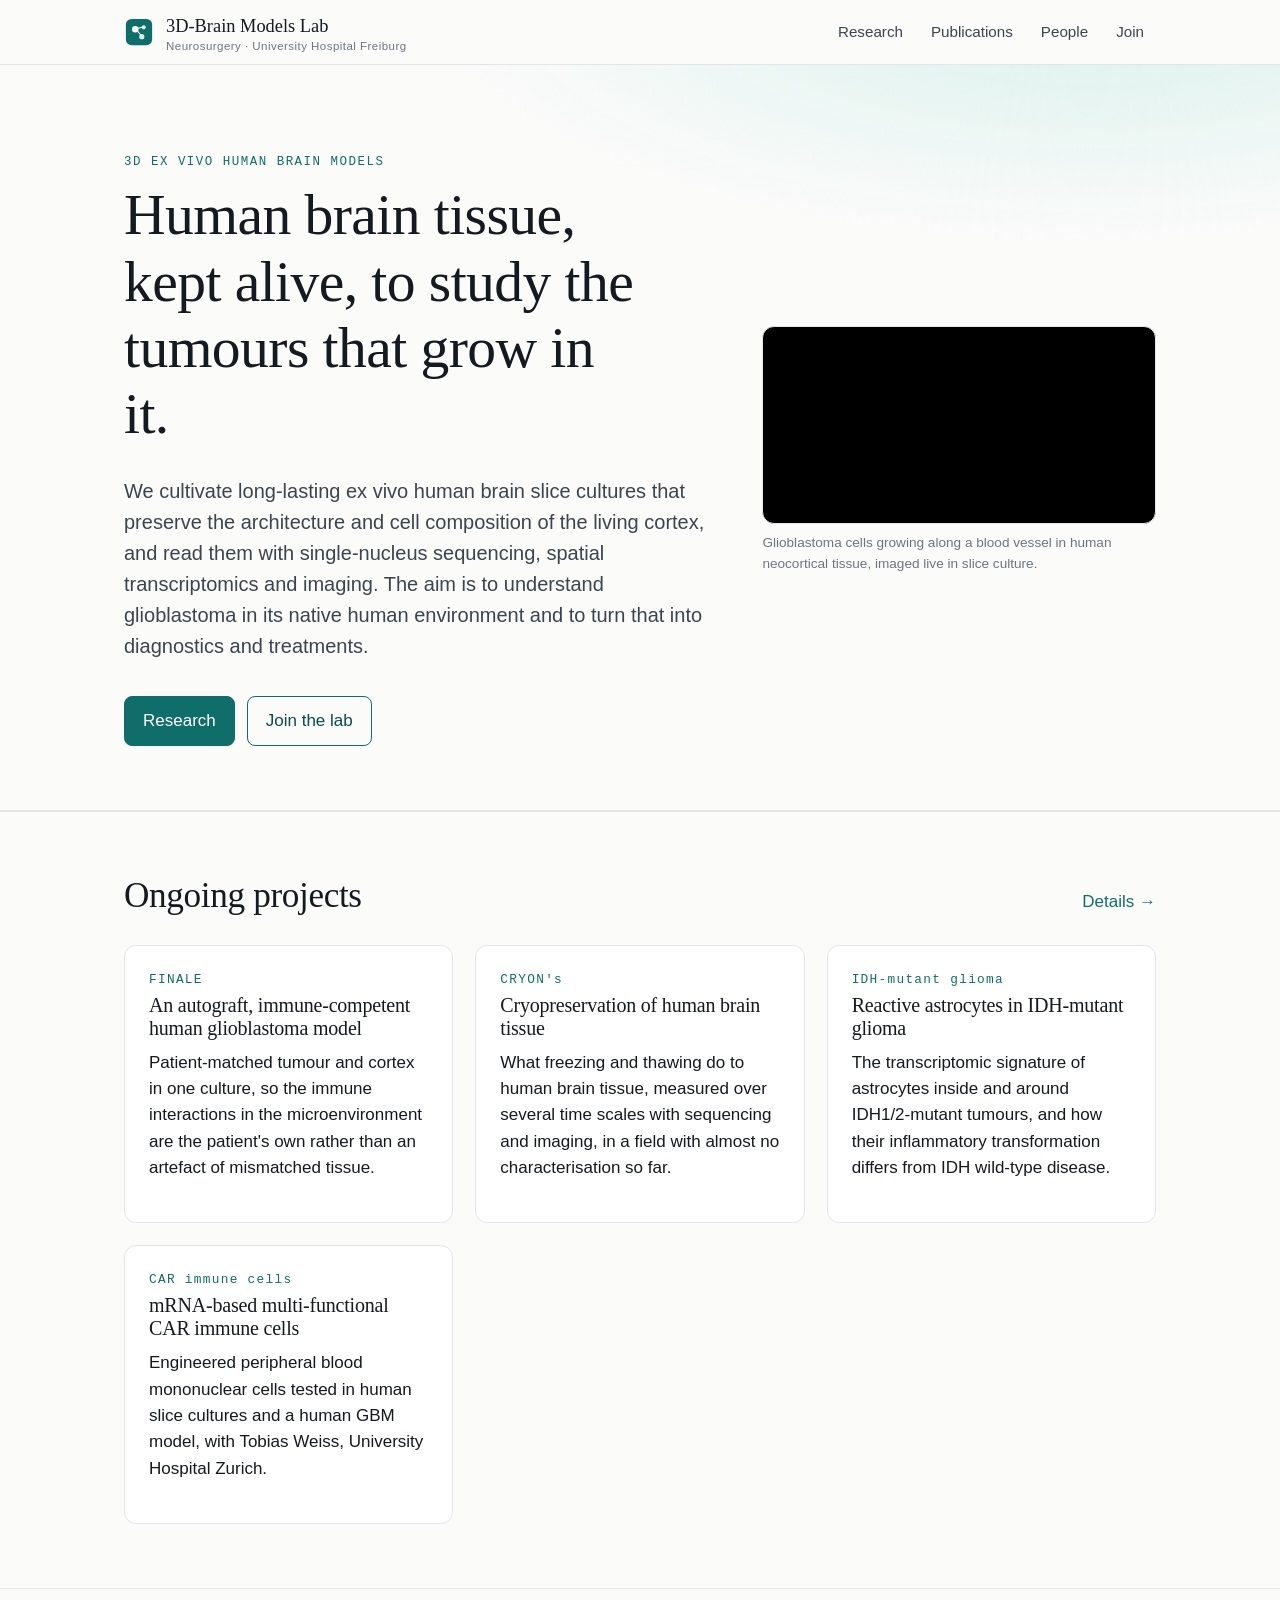
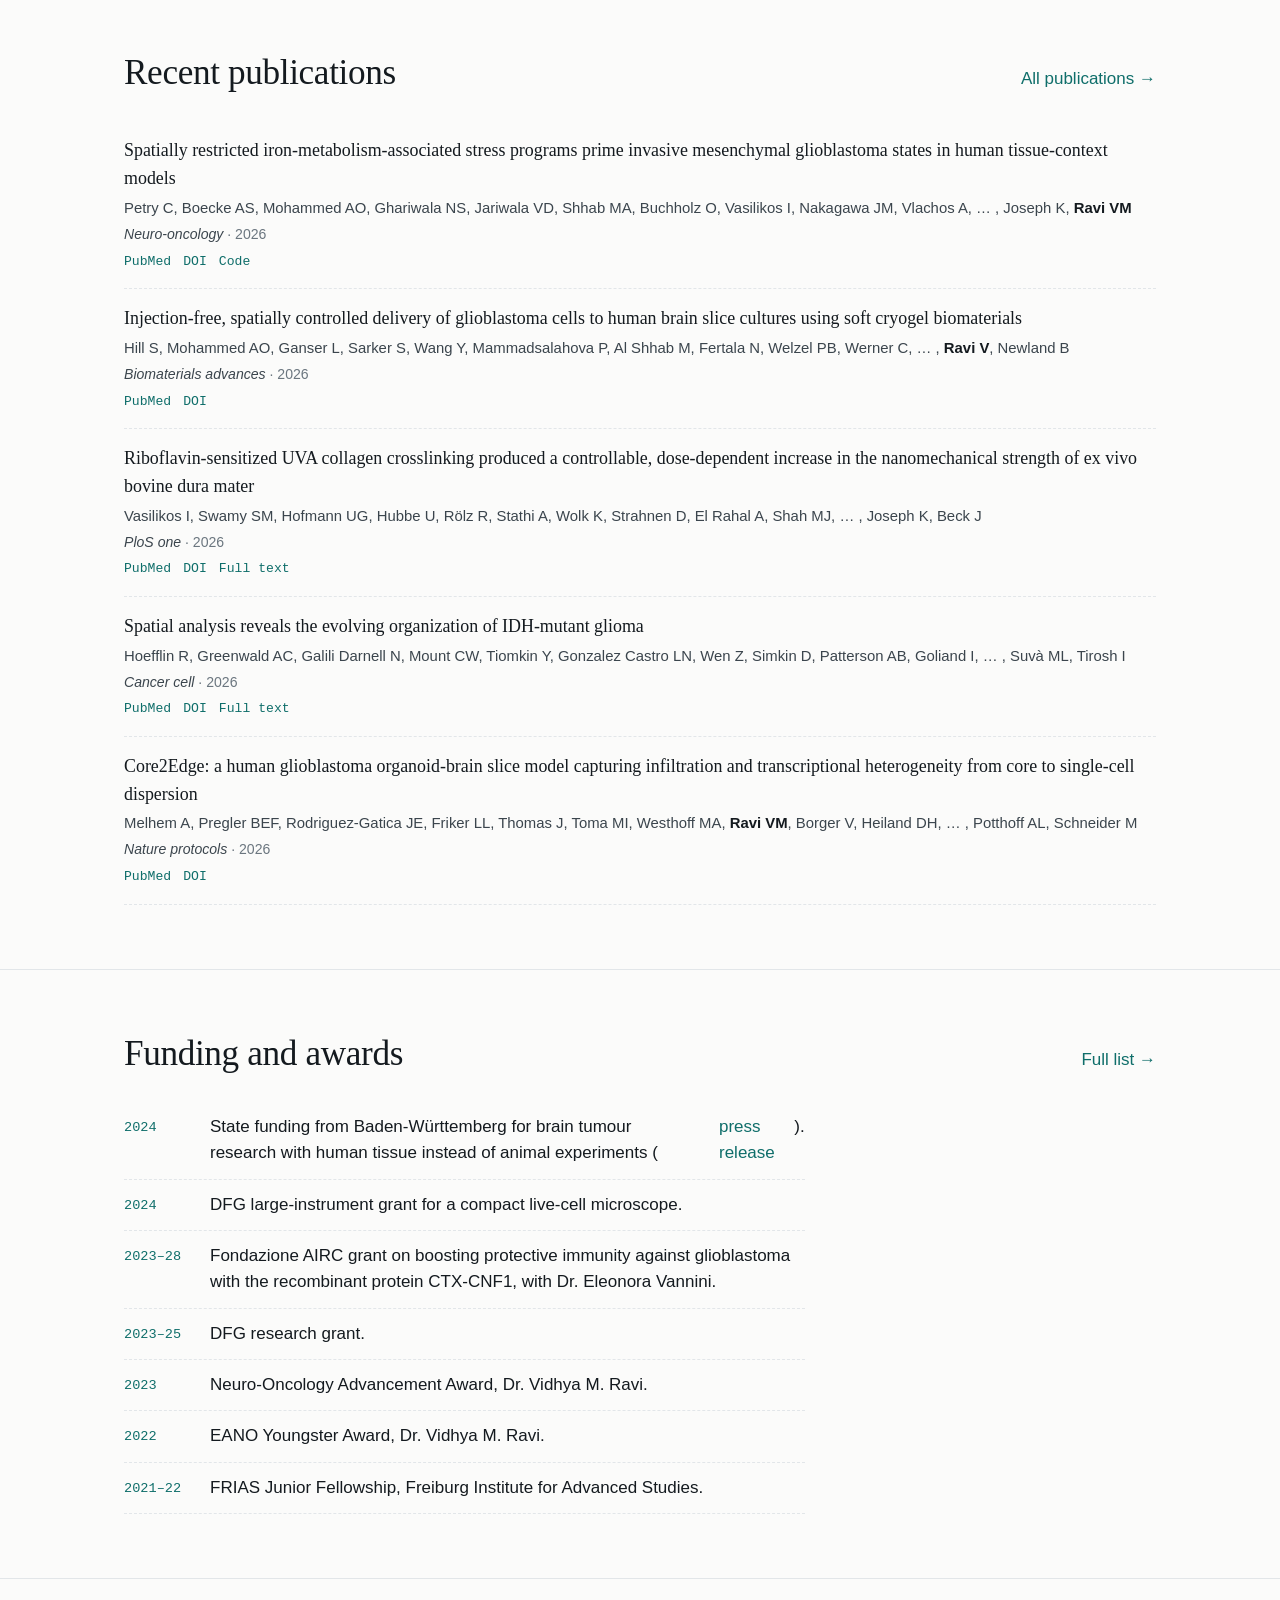
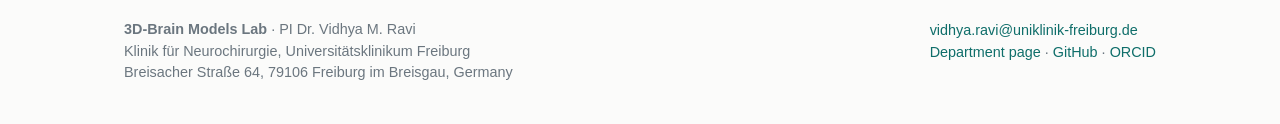
==== commit 3f2c849e: "Copy pass: plainer, less self-referential wording across pages" ====
--- a/index.html
+++ b/index.html
@@ -38,12 +38,12 @@
 </div></section>
 
 <section><div class="wrap">
-  <div class="section-head"><h2>Support and recognition</h2><a href="people.html">Full list →</a></div>
+  <div class="section-head"><h2>Funding and awards</h2><a href="people.html">Full list →</a></div>
   <ul class="timeline">
     <li><span class="when">2024</span>State funding from Baden-Württemberg for brain tumour research with human tissue instead of animal experiments (<a href="https://www.uniklinik-freiburg.de/presse/pressemitteilungen/detailansicht/4341-hirntumorforschung-mit-humangewebe-statt-tierversuchen.html">press release</a>).</li>
     <li><span class="when">2024</span>DFG large-instrument grant for a compact live-cell microscope.</li>
     <li><span class="when">2023–28</span>Fondazione AIRC grant on boosting protective immunity against glioblastoma with the recombinant protein CTX-CNF1, with Dr. Eleonora Vannini.</li>
-    <li><span class="when">2023–25</span>Personal DFG grant.</li>
+    <li><span class="when">2023–25</span>DFG research grant.</li>
     <li><span class="when">2023</span>Neuro-Oncology Advancement Award, Dr. Vidhya M. Ravi.</li>
     <li><span class="when">2022</span>EANO Youngster Award, Dr. Vidhya M. Ravi.</li>
     <li><span class="when">2021–22</span>FRIAS Junior Fellowship, Freiburg Institute for Advanced Studies.</li>
@@ -52,7 +52,7 @@
 </main>
 <footer class="site-footer"><div class="wrap">
   <address><strong>3D-Brain Models Lab</strong> · PI Dr. Vidhya M. Ravi<br>Klinik für Neurochirurgie, Universitätsklinikum Freiburg<br>Breisacher Straße 64, 79106 Freiburg im Breisgau, Germany</address>
-  <div><a href="mailto:vidhya.ravi@uniklinik-freiburg.de">vidhya.ravi@uniklinik-freiburg.de</a><br><a href="https://www.uniklinik-freiburg.de/neurochirurgie/forschung/3d-brain-models-lab.html">Department page</a> · <a href="https://github.com/3DBMandNE-Lab">GitHub</a> · <a href="https://orcid.org/0000-0003-0062-2099">ORCID</a><br><span class="small">Site source: <a href="https://github.com/3DBMandNE-Lab/3DBMandNE-Lab.github.io">repository</a>.</span></div>
+  <div><a href="mailto:vidhya.ravi@uniklinik-freiburg.de">vidhya.ravi@uniklinik-freiburg.de</a><br><a href="https://www.uniklinik-freiburg.de/neurochirurgie/forschung/3d-brain-models-lab.html">Department page</a> · <a href="https://github.com/3DBMandNE-Lab">GitHub</a> · <a href="https://orcid.org/0000-0003-0062-2099">ORCID</a></div>
 </div></footer>
 <script src="assets/js/site.js"></script>
 </body></html>
--- a/assets/css/site.css
+++ b/assets/css/site.css
@@ -112,3 +112,25 @@
 .timeline{list-style:none;padding:0;margin:0;max-width:72ch}
 .timeline li{display:flex;gap:18px;padding:12px 0;border-bottom:1px dashed var(--line)}
 .timeline .when{flex:0 0 68px;font-family:var(--mono);font-size:.85rem;color:var(--accent);padding-top:3px}
+
+.pub.compact{padding:10px 0}.pub.compact .t{font-size:1rem}
+
+/* PI profile */
+.pi{padding-top:56px}
+.pi-grid{display:grid;grid-template-columns:240px 1fr;gap:48px;align-items:start}
+@media (max-width:760px){.pi-grid{grid-template-columns:1fr}.pi-side{max-width:260px}}
+.pi-photo{width:100%;height:auto;border-radius:16px;border:1px solid var(--line);display:block}
+.pi-links{display:flex;flex-direction:column;gap:6px;margin-top:14px;font-size:.88rem;word-break:break-all}
+.pi .lede{font-size:1.15rem;color:var(--ink-2);max-width:60ch}
+.facts{display:grid;grid-template-columns:repeat(auto-fit,minmax(280px,1fr));gap:32px;margin:28px 0 8px}
+.facts h3,.pi h3{font-family:var(--mono);font-size:.78rem;letter-spacing:.12em;text-transform:uppercase;color:var(--ink-3);margin:22px 0 8px}
+.facts h3{margin-top:0}
+.timeline.tight li{padding:7px 0;font-size:.95rem}
+.timeline.tight .when{flex-basis:62px}
+.chips{display:flex;flex-wrap:wrap;gap:8px}
+.chip{display:inline-block;padding:6px 12px;border-radius:999px;background:var(--accent-2);color:var(--accent-ink);font-size:.86rem;line-height:1.3}
+.muted-chips .chip{background:var(--panel);color:var(--ink-2)}
+
+.lines{list-style:none;padding:0;margin:0}
+.lines li{padding:14px 0;border-bottom:1px dashed var(--line)}
+.lines .refs{display:block;margin-top:4px;font-family:var(--mono);font-size:.78rem;color:var(--ink-3)}
